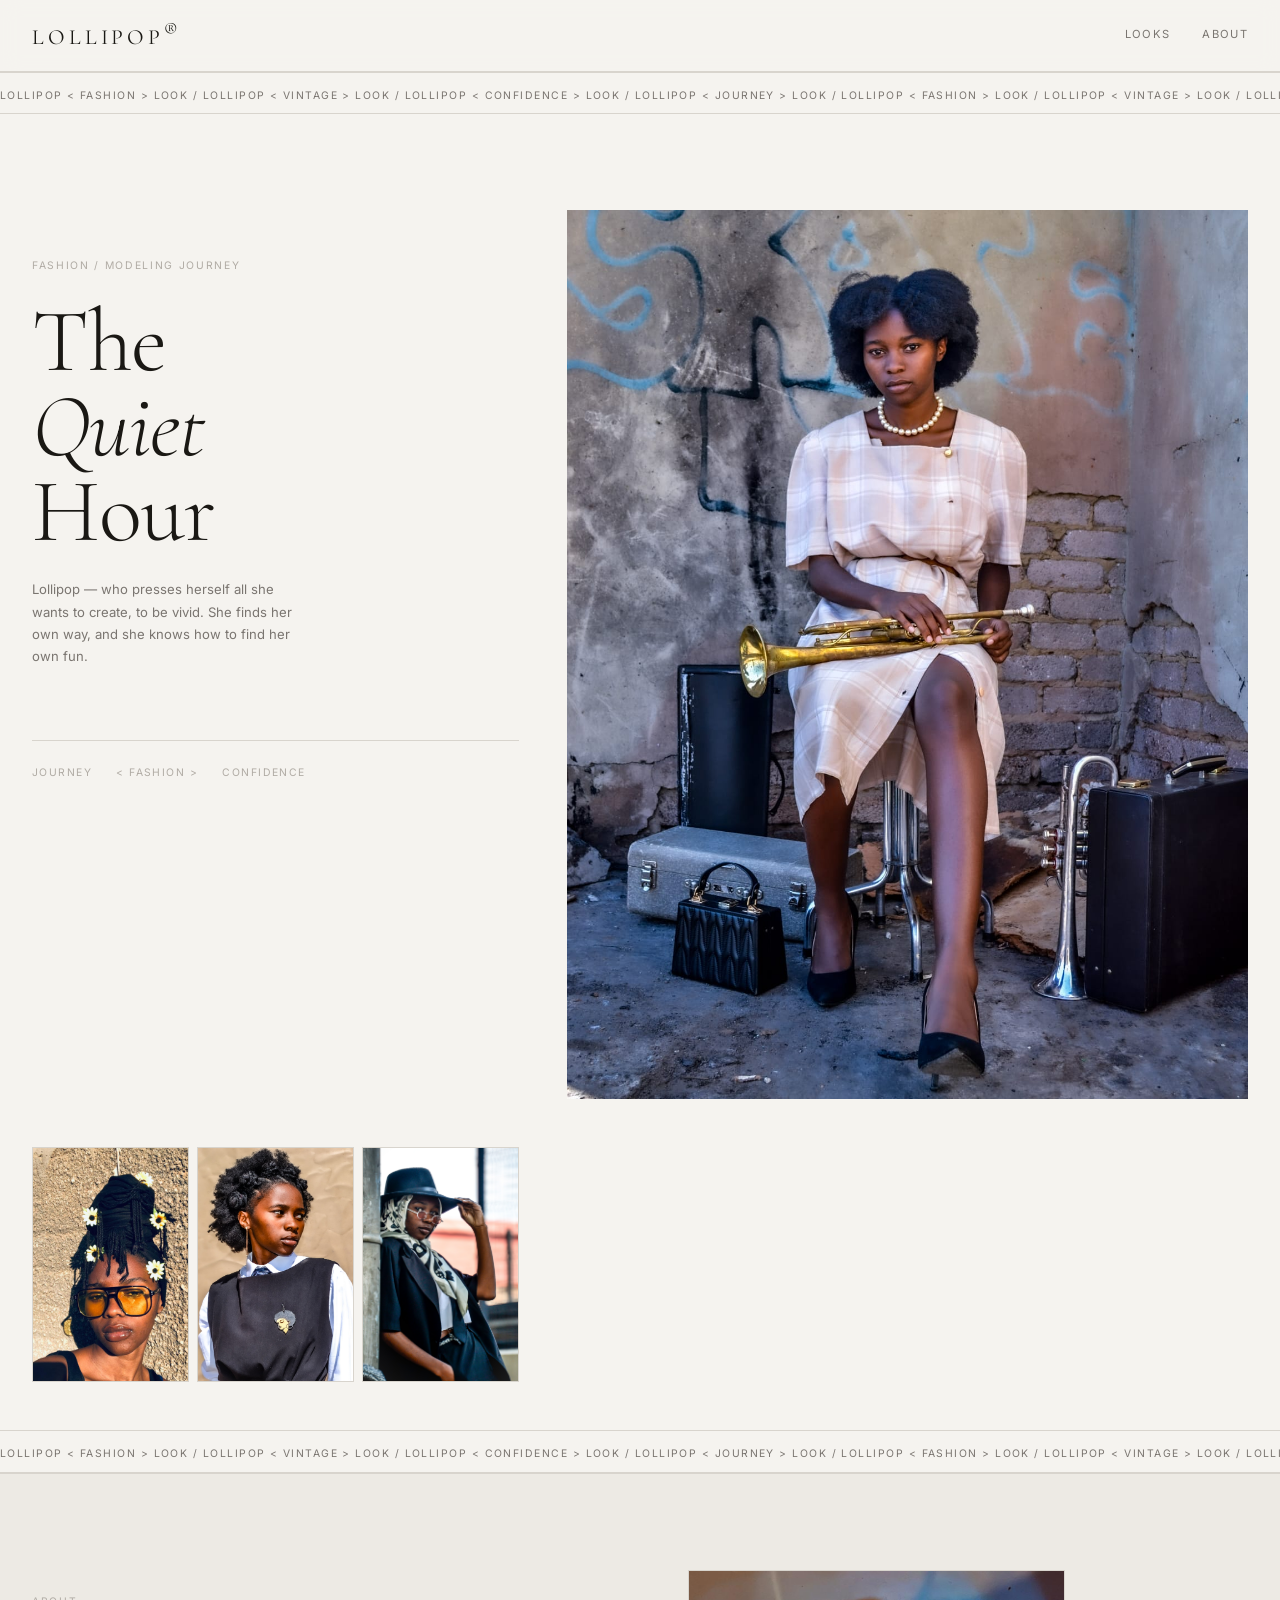
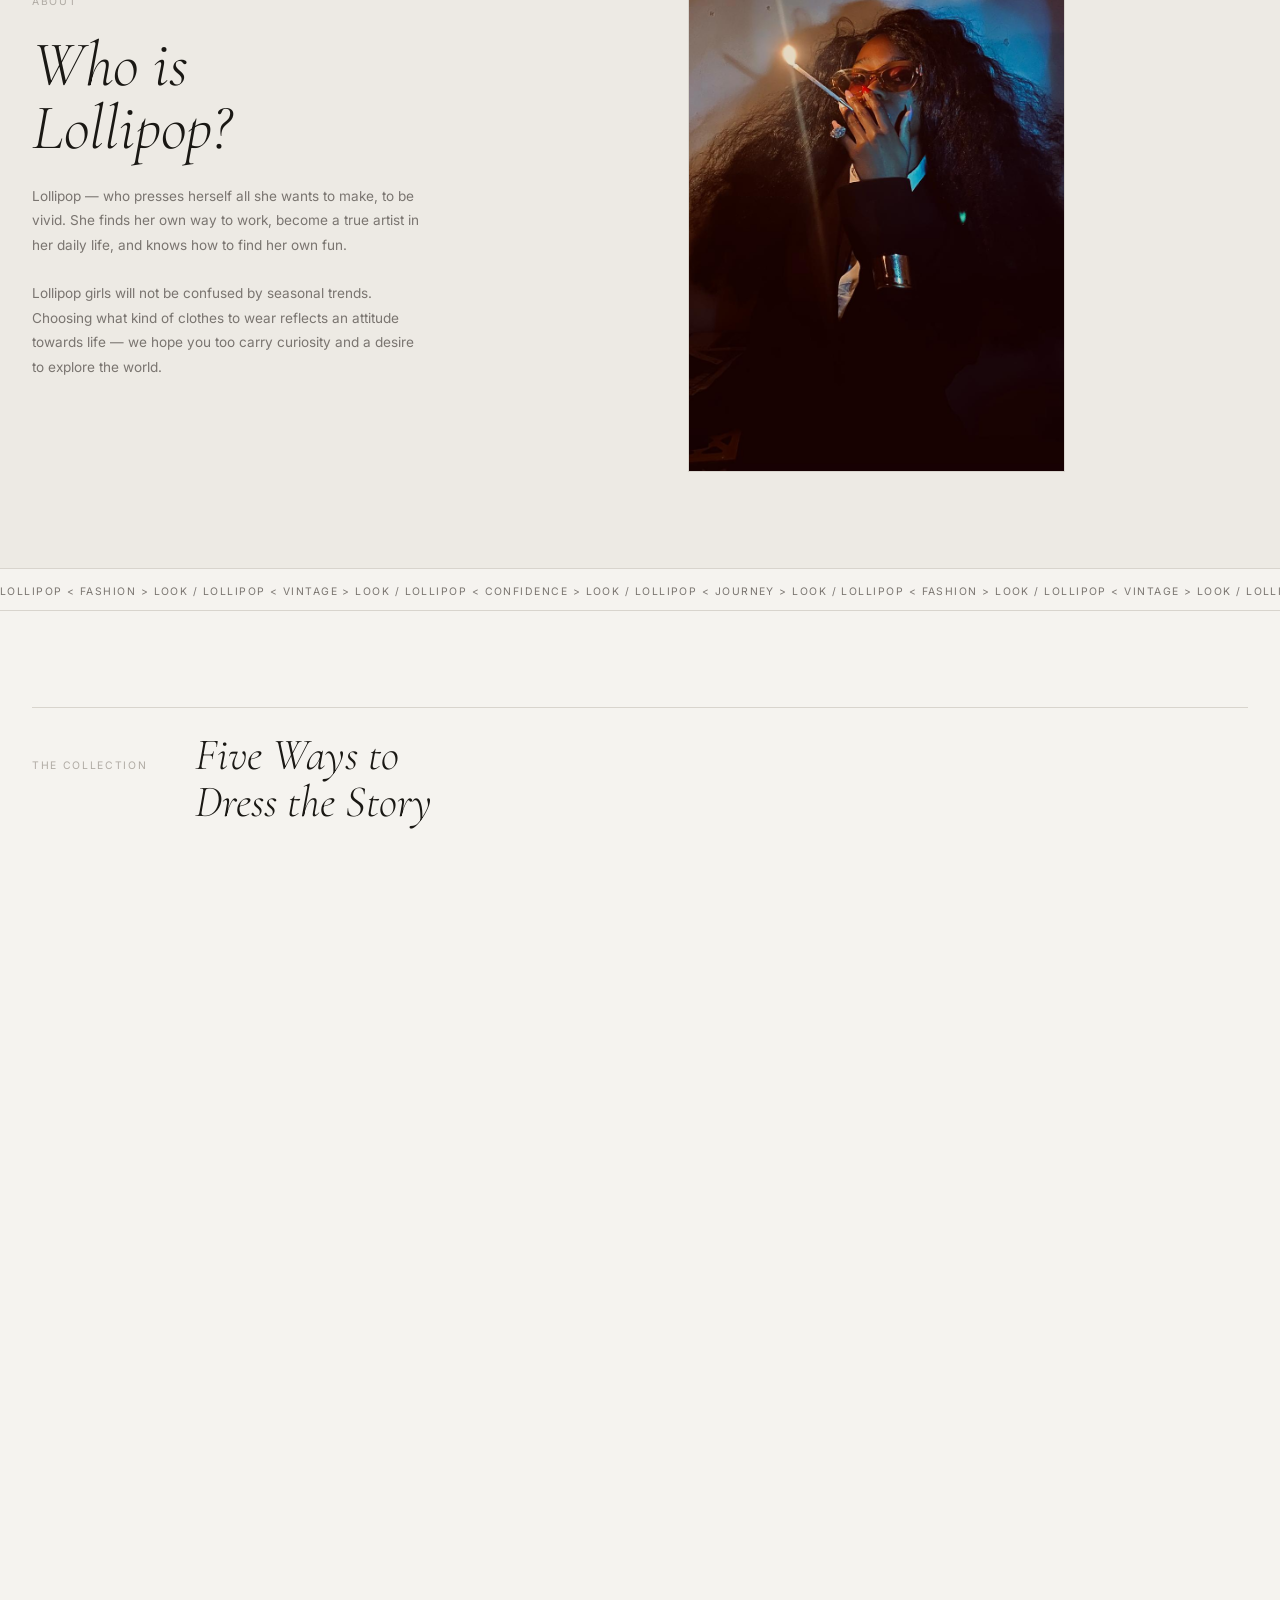
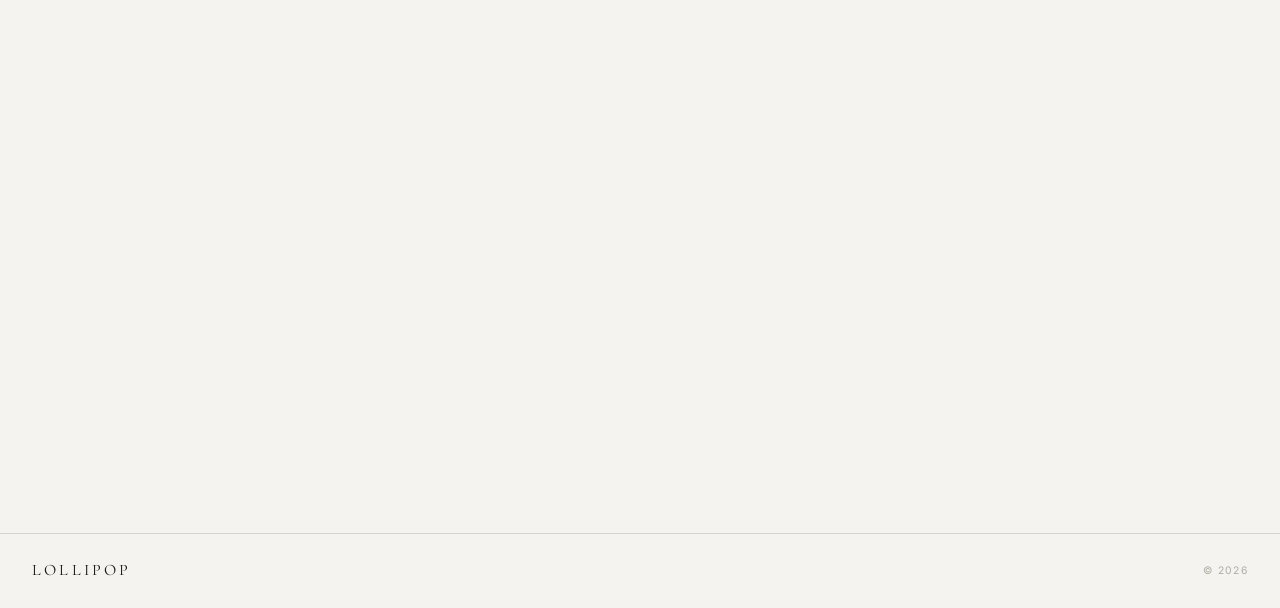
==== index.html @ 21f910f0 "commit" ====
<!DOCTYPE html>
<html lang="en">
<head>
  <meta charset="UTF-8">
  <meta name="viewport" content="width=device-width, initial-scale=1.0">
  <title>Lollipop's Lookbook</title>
  <link rel="preconnect" href="https://fonts.googleapis.com">
  <link href="https://fonts.googleapis.com/css2?family=Cormorant+Garamond:ital,wght@0,300;0,400;0,600;1,300;1,400;1,600&family=Inter:wght@300;400;500&family=EB+Garamond:ital,wght@0,400;1,400&display=swap" rel="stylesheet">
  <link rel="stylesheet" href="./styles.css">
  <link rel="icon" type="image/x-icon" href="./assets/favicon.png">
</head>
<body>

  <!-- ───────────── HEADER ───────────── -->
  <header class="site-header">
    <div class="header-inner">
      <!--span class="film-logo">LOLLIPOP<sup>&reg;</sup></span-->
      <a href="#" class="logo">LOLLIPOP<sup>&reg;</sup></a>
      <nav class="site-nav">
        <a href="#looks">Looks</a>
        <a href="#about">About</a>
      </nav>
    </div>
  </header>

  <!-- ───────────── TICKER ───────────── -->
  <div class="ticker-wrap" aria-hidden="true">
    <div class="ticker-track">
      <span>LOLLIPOP &lt; FASHION &gt; LOOK /&nbsp;</span>
      <span>LOLLIPOP &lt; VINTAGE &gt; LOOK /&nbsp;</span>
      <span>LOLLIPOP &lt; CONFIDENCE &gt; LOOK /&nbsp;</span>
      <span>LOLLIPOP &lt; JOURNEY &gt; LOOK /&nbsp;</span>
      <span>LOLLIPOP &lt; FASHION &gt; LOOK /&nbsp;</span>
      <span>LOLLIPOP &lt; VINTAGE &gt; LOOK /&nbsp;</span>
      <span>LOLLIPOP &lt; CONFIDENCE &gt; LOOK /&nbsp;</span>
      <span>LOLLIPOP &lt; JOURNEY &gt; LOOK /&nbsp;</span>
      <span>LOLLIPOP &lt; FASHION &gt; LOOK /&nbsp;</span>
    </div>
  </div>

  <!-- ───────────── HERO ───────────── -->
  <section class="hero">
    <div class="hero-left">
      <p class="hero-eyebrow">Fashion / Modeling Journey</p>
      <h1 class="hero-title">The<br><em>Quiet</em><br>Hour</h1>
      <p class="hero-copy">
        Lollipop — who presses herself all she wants to create, to be vivid. 
        She finds her own way, and she knows how to find her own fun.
      </p>
      <div class="hero-meta-row">
        <span>JOURNEY</span>
        <span>&lt; FASHION &gt;</span>
        <span>CONFIDENCE</span>
      </div>
    </div>
    <div class="hero-right">
      <img src="./assets/HERO.jpg" alt="Hero photo of Lollipop" class="hero-img">
      </div>
      <!-- Smaller thumbnail strip -->
      <div class="hero-thumbs">
        <div class="hero-thumb img-placeholder"><img src="./assets/look1.jpg" alt="Look 1" class="img-responsive"></div>
        <div class="hero-thumb img-placeholder"><img src="./assets/look2.jpg" alt="Look 2" class="img-responsive"></div>
        <div class="hero-thumb img-placeholder"><img src="./assets/look3.jpg" alt="Look 3" class="img-responsive"></div>
      </div>
    </div>
  </section>

    <!-- ───────────── SECOND TICKER ───────────── -->
  <div class="ticker-wrap" aria-hidden="true">
    <div class="ticker-track">
      <span>LOLLIPOP &lt; FASHION &gt; LOOK /&nbsp;</span>
      <span>LOLLIPOP &lt; VINTAGE &gt; LOOK /&nbsp;</span>
      <span>LOLLIPOP &lt; CONFIDENCE &gt; LOOK /&nbsp;</span>
      <span>LOLLIPOP &lt; JOURNEY &gt; LOOK /&nbsp;</span>
      <span>LOLLIPOP &lt; FASHION &gt; LOOK /&nbsp;</span>
      <span>LOLLIPOP &lt; VINTAGE &gt; LOOK /&nbsp;</span>
      <span>LOLLIPOP &lt; CONFIDENCE &gt; LOOK /&nbsp;</span>
      <span>LOLLIPOP &lt; JOURNEY &gt; LOOK /&nbsp;</span>
      <span>LOLLIPOP &lt; FASHION &gt; LOOK /&nbsp;</span>
    </div>
  </div>

    <!-- ───────────── ABOUT ───────────── -->
  <section class="about-section" id="about">
    <div class="about-inner">
      <div class="about-text">
        <p class="section-label">About</p>
        <h2 class="about-title"><em>Who is<br>Lollipop?</em></h2>
        <p class="about-body">
          Lollipop — who presses herself all she wants to make, 
          to be vivid. She finds her own way to work, become 
          a true artist in her daily life, and knows how to find her own fun.
        </p>
        <p class="about-body">
          Lollipop girls will not be confused by seasonal trends. 
          Choosing what kind of clothes to wear reflects an attitude 
          towards life — we hope you too carry curiosity and a 
          desire to explore the world.
        </p>
      </div>
      <div class="about-img-stack">
        <div class="about-img-large img-placeholder">
          <img src="./assets/editorial.jpg" alt="Editorial photo of Lollipop" class="img-responsive">
          <span class="img-hint">Editorial photo</span>
        </div>
        <div class="about-img-small img-placeholder">
          <img src="./assets/detail.jpg" alt="Detail shot of Lollipop's outfit" class="img-responsive">
          <span class="img-hint">Detail shot</span>
        </div>
      </div>
    </div>
  </section>

    <!-- ───────────── THIRD TICKER ───────────── -->
  <div class="ticker-wrap" aria-hidden="true">
    <div class="ticker-track">
      <span>LOLLIPOP &lt; FASHION &gt; LOOK /&nbsp;</span>
      <span>LOLLIPOP &lt; VINTAGE &gt; LOOK /&nbsp;</span>
      <span>LOLLIPOP &lt; CONFIDENCE &gt; LOOK /&nbsp;</span>
      <span>LOLLIPOP &lt; JOURNEY &gt; LOOK /&nbsp;</span>
      <span>LOLLIPOP &lt; FASHION &gt; LOOK /&nbsp;</span>
      <span>LOLLIPOP &lt; VINTAGE &gt; LOOK /&nbsp;</span>
      <span>LOLLIPOP &lt; CONFIDENCE &gt; LOOK /&nbsp;</span>
      <span>LOLLIPOP &lt; JOURNEY &gt; LOOK /&nbsp;</span>
      <span>LOLLIPOP &lt; FASHION &gt; LOOK /&nbsp;</span>
    </div>
  </div>

  <!-- ───────────── SCATTERED LOOKS ───────────── -->
  <section class="looks-section" id="looks">

    <div class="looks-header">
      <p class="section-label">The Collection</p>
      <h2 class="section-title"><em>Five Ways to<br>Dress the Story</em></h2>
    </div>

    <!-- Scattered outfit grid -->
    <div class="scatter-grid">

      <article class="look-item look-1" data-num="1">
         <a href="./vintage.html" class="look-link">
        <div class="look-img img-placeholder">
          <img src="./assets/vintage 2.jpg" alt="Look 1" class="img-responsive">
          <span class="img-hint">Vintage look photo</span>
          <span class="look-overlay">Vintage</span>
        </div>
        <div class="look-caption">
          <span class="look-number">(1)</span>
          <span class="look-name">Vintage</span>
        </div>
      </a>
      </article>

      <article class="look-item look-2" data-num="2">
        <a href="./casual.html" class="look-link">
        <div class="look-img img-placeholder">
          <img src="./assets/Casual.jpg" alt="Look 2" class="img-responsive">
          <span class="img-hint">Casual look photo</span>
          <span class="look-overlay">Casual</span>
        </div>
        <div class="look-caption">
          <span class="look-number">(2)</span>
          <span class="look-name">Casual</span>
        </div>
        </a>
      </article>

      <article class="look-item look-3" data-num="3">
        <a href="./streetwear.html" class="look-link">
        <div class="look-img img-placeholder">
          <img src="./assets/Streetwear.jpg" alt="Look 3" class="img-responsive">
          <span class="img-hint">Streetwear photo</span>
          <span class="look-overlay">Streetwear</span>
        </div>
        <div class="look-caption">
          <span class="look-number">(3)</span>
          <span class="look-name">Streetwear</span>
        </div>
        </a>
      </article>

      <!-- Floating editorial quote in the middle of the grid -->
      <div class="scatter-quote">
        <p>
          "Lollipop girls will not be confused by seasons — only exquisite but actually hollow trends. Because they know that true fashion is self-expression from within."
        </p>
        <span class="scatter-quote-meta">— 2026 Spring Editorial</span>
      </div>

      <article class="look-item look-4" data-num="4">
        <a href="./formal.html" class="look-link">
        <div class="look-img img-placeholder">
          <img src="./assets/Formal.jpg" alt="Look 4" class="img-responsive">
          <span class="img-hint">Formal look photo</span>
          <span class="look-overlay">Formal</span>
        </div>
        <div class="look-caption">
          <span class="look-number">(4)</span>
          <span class="look-name">Formal</span>
        </div>
        </a>
      </article>

      <article class="look-item look-5" data-num="5">
        <a href="./evening.html" class="look-link">
        <div class="look-img img-placeholder">
          <img src="./assets/evening.jpg" alt="Look 5" class="img-responsive">
          <span class="img-hint">Evening look photo</span>
          <span class="look-overlay">Evening</span>
        </div>
        <div class="look-caption">
          <span class="look-number">(5)</span>
          <span class="look-name">Evening</span>
        </div>
        </a>
      </article>

    </div><!-- /scatter-grid -->
  </section>

  <!-- ───────────── FOOTER ───────────── -->
  <footer class="site-footer">
    <div class="footer-inner">
      <span class="footer-logo">LOLLIPOP</span>
      <!--span class="footer-meta">Spring / Summer 2026</span-->
      <span class="footer-copy">&copy; 2026</span>
    </div>
  </footer>

  <script src="script.js"></script>
</body>
</html>
---- styles.css ----
/* ═══════════════════════════════════════════
   LOLLIPOP LOOKBOOK — MIAVIA-INSPIRED STYLES
   Spring / Summer 2026
═══════════════════════════════════════════ */

/* ─── Reset ─── */
*, *::before, *::after {
  box-sizing: border-box;
  margin: 0;
  padding: 0;
}

html { scroll-behavior: smooth; }

img { max-width: 100%; display: block; }

a { text-decoration: none; color: inherit; }

/* ─── Root Variables ─── */
:root {
  --bg:           #f5f3ef;       /* warm off-white */
  --bg-alt:       #edeae4;       /* slightly deeper off-white */
  --ink:          #1a1814;       /* near-black */
  --ink-muted:    #7a7570;       /* warm grey */
  --ink-light:    #b0aba4;       /* lighter grey */
  --border:       #d8d4cd;

  --font-display: 'Cormorant Garamond', 'EB Garamond', Georgia, serif;
  --font-body:    'Inter', system-ui, sans-serif;

  --sp-xs:  0.5rem;
  --sp-sm:  0.875rem;
  --sp-md:  1.5rem;
  --sp-lg:  3rem;
  --sp-xl:  6rem;

  --max-w: 1280px;
}

/* ─── Base ─── */
body {
  background-color: var(--bg);
  color: var(--ink);
  font-family: var(--font-body);
  font-size: 0.9rem;
  line-height: 1.6;
  overflow-x: hidden;
}

/* ══════════════════════════════════════════
   HEADER
══════════════════════════════════════════ */
.site-header {
  position: sticky;
  top: 0;
  z-index: 100;
  background-color: rgba(245, 243, 239, 0.92);
  backdrop-filter: blur(10px);
  -webkit-backdrop-filter: blur(10px);
  border-bottom: 1px solid var(--border);
}

.header-inner {
  max-width: var(--max-w);
  margin: 0 auto;
  padding: 1rem 2rem;
  display: flex;
  align-items: center;
  justify-content: space-between;
}

.header-meta {
  font-family: var(--font-body);
  font-size: 0.7rem;
  letter-spacing: 0.12em;
  color: var(--ink-light);
  text-transform: uppercase;
  min-width: 4ch;
}

.logo {
  font-family: var(--font-display);
  font-size: 1.35rem;
  font-weight: 400;
  letter-spacing: 0.18em;
  text-transform: uppercase;
  color: var(--ink);
}

.site-nav {
  display: flex;
  gap: 2rem;
  min-width: 4ch;
  justify-content: flex-end;
}

.site-nav a {
  font-size: 0.7rem;
  letter-spacing: 0.12em;
  text-transform: uppercase;
  color: var(--ink-muted);
  transition: color 0.2s;
}

.site-nav a:hover { color: var(--ink); }

/* ══════════════════════════════════════════
   TICKER
══════════════════════════════════════════ */
.ticker-wrap {
  overflow: hidden;
  white-space: nowrap;
  border-top: 1px solid var(--border);
  border-bottom: 1px solid var(--border);
  padding: 0.55rem 0;
  background: var(--bg);
}

.ticker-wrap.ticker-dark {
  background: var(--ink);
  border-color: var(--ink);
}

.ticker-track {
  display: inline-flex;
  animation: ticker-scroll 22s linear infinite;
}

.ticker-track span {
  font-size: 0.65rem;
  letter-spacing: 0.14em;
  text-transform: uppercase;
  color: var(--ink-muted);
  padding-right: 0; /* spacing handled by &nbsp; in HTML */
}

.ticker-dark .ticker-track span {
  color: rgba(245, 243, 239, 0.45);
}

@keyframes ticker-scroll {
  0%   { transform: translateX(0); }
  100% { transform: translateX(-50%); }
}

/* ══════════════════════════════════════════
   HERO
══════════════════════════════════════════ */
.hero {
  max-width: var(--max-w);
  margin: 0 auto;
  padding: var(--sp-xl) 2rem var(--sp-lg);
  display: grid;
  grid-template-columns: 1fr 1.4fr;
  gap: var(--sp-lg);
  align-items: start;
}

/* Left column */
.hero-left {
  display: flex;
  flex-direction: column;
  gap: var(--sp-md);
  padding-top: var(--sp-lg);
}

.hero-eyebrow {
  font-size: 0.65rem;
  letter-spacing: 0.16em;
  text-transform: uppercase;
  color: var(--ink-light);
}

.hero-title {
  font-family: var(--font-display);
  font-weight: 300;
  font-size: clamp(3.5rem, 7vw, 6.5rem);
  line-height: 0.95;
  letter-spacing: -0.01em;
  color: var(--ink);
}

.hero-title em {
  font-style: italic;
  font-weight: 300;
}

.hero-copy {
  font-size: 0.82rem;
  color: var(--ink-muted);
  line-height: 1.7;
  max-width: 34ch;
}

.hero-meta-row {
  display: flex;
  gap: var(--sp-md);
  font-size: 0.65rem;
  letter-spacing: 0.14em;
  text-transform: uppercase;
  color: var(--ink-light);
  margin-top: var(--sp-lg);
  border-top: 1px solid var(--border);
  padding-top: var(--sp-md);
}

/* Right column */
.hero-right {
  display: flex;
  flex-direction: column;
  gap: var(--sp-sm);
}

.hero-img-main {
  width: 100%;
  aspect-ratio: 3 / 4;
}

.hero-thumbs {
  display: grid;
  grid-template-columns: repeat(3, 1fr);
  gap: var(--sp-xs);
}

.hero-thumb {
  aspect-ratio: 2 / 3;
}

/* ══════════════════════════════════════════
   IMAGE PLACEHOLDER (swap out for real imgs)
══════════════════════════════════════════ */
.img-placeholder {
  background-color: var(--bg-alt);
  border: 1px solid var(--border);
  display: flex;
  align-items: center;
  justify-content: center;
  overflow: hidden;
  position: relative;
}

.img-placeholder img {
  width: 100%;
  height: 100%;
  object-fit: cover;
  display: block;
}

.img-hint {
  font-size: 0.62rem;
  letter-spacing: 0.1em;
  text-transform: uppercase;
  color: var(--ink-light);
  user-select: none;
  pointer-events: none;
  /* hide hint when a real img is present */
  position: absolute;
}

/* Hide hint text once an <img> child is loaded */
.img-placeholder:has(img) .img-hint { display: none; }

/* ══════════════════════════════════════════
   LOOKS SECTION
══════════════════════════════════════════ */
.looks-section {
  max-width: var(--max-w);
  margin: 0 auto;
  padding: var(--sp-xl) 2rem;
}

.looks-header {
  display: flex;
  align-items: baseline;
  gap: var(--sp-lg);
  margin-bottom: var(--sp-xl);
  border-top: 1px solid var(--border);
  padding-top: var(--sp-md);
}

.section-label {
  font-size: 0.65rem;
  letter-spacing: 0.16em;
  text-transform: uppercase;
  color: var(--ink-light);
  flex-shrink: 0;
}

.section-title {
  font-family: var(--font-display);
  font-weight: 300;
  font-size: clamp(1.6rem, 3.5vw, 2.8rem);
  line-height: 1.05;
  color: var(--ink);
}

.section-title em { font-style: italic; }

/* ─── Scatter Grid ─── */
/*
  Each look is positioned on a CSS grid.
  We use named grid lines / explicit placement
  to recreate that loose, editorial collage feel.
  Column count: 12 soft columns
*/
.scatter-grid {
  display: grid;
  grid-template-columns: repeat(12, 1fr);
  grid-auto-rows: minmax(60px, auto);
  gap: var(--sp-sm);
  position: relative;
}

/* ─── Individual look items ─── */
.look-item {
  display: flex;
  flex-direction: column;
  gap: var(--sp-xs);
}

.look-link {
  display: flex;
  flex-direction: column;
  gap: var(--sp-xs);
}

.look-overlay {
  position: absolute;
  inset: 0;
  background-color: rgba(26, 24, 20, 0.55); /* dark tint using your --ink color */
  color: #f5f3ef; /* your --bg color, for contrast against the dark tint */
  display: flex;
  align-items: center;
  justify-content: center;
  font-family: var(--font-display);
  font-style: italic;
  font-size: 1.1rem;
  letter-spacing: 0.04em;
  opacity: 0;
  transition: opacity 0.3s ease;
  pointer-events: none;
}

.look-link:hover .look-overlay {
  opacity: 1;
}

.look-img {
  width: 100%;
  aspect-ratio: 2 / 3;
}

.look-caption {
  display: flex;
  align-items: baseline;
  gap: 0.4rem;
}

.look-number {
  font-family: var(--font-display);
  font-style: italic;
  font-size: 0.8rem;
  color: var(--ink-muted);
}

.look-name {
  font-family: var(--font-display);
  font-size: 1rem;
  letter-spacing: 0.04em;
  color: var(--ink);
}

/* ─── Scattered placements (desktop) ─── */
/* Look 1 — tall, left side */
.look-1 {
  grid-column: 1 / 4;
  grid-row: 1 / 4;
  align-self: start;
  margin-top: 2rem;
}

/* Look 2 — mid-left, slightly lower */
.look-2 {
  grid-column: 4 / 7;
  grid-row: 2 / 5;
  align-self: start;
  margin-top: 4rem;
}

/* Look 3 — centre, high */
.look-3 {
  grid-column: 7 / 10;
  grid-row: 1 / 3;
  align-self: start;
}

/* Editorial quote — floats in the lower-centre space */
.scatter-quote {
  grid-column: 4 / 8;
  grid-row: 5 / 7;
  display: flex;
  flex-direction: column;
  justify-content: center;
  gap: var(--sp-sm);
  padding: var(--sp-md) 0;
  color: var(--ink);
}

.scatter-quote p {
  font-family: var(--font-display);
  font-style: italic;
  font-size: clamp(0.85rem, 1.4vw, 1.1rem);
  line-height: 1.65;
  color: f2f1e9; /* slightly lighter than --ink for contrast */
}

.scatter-quote-meta {
  font-size: 0.62rem;
  letter-spacing: 0.12em;
  text-transform: uppercase;
  color: var(--ink-light);
}

/* Look 4 — right-centre */
.look-4 {
  grid-column: 9 / 12;
  grid-row: 2 / 5;
  align-self: start;
  margin-top: 2.5rem;
}

/* Look 5 — far right, anchored low */
.look-5 {
  grid-column: 10 / 13;
  grid-row: 4 / 7;
  align-self: end;
}

/* ══════════════════════════════════════════
   ABOUT SECTION
══════════════════════════════════════════ */
.about-section {
  background-color: var(--bg-alt);
  border-top: 1px solid var(--border);
  padding: var(--sp-xl) 2rem;
}

.about-inner {
  max-width: var(--max-w);
  margin: 0 auto;
  display: grid;
  grid-template-columns: 1fr 1fr;
  gap: var(--sp-xl);
  align-items: start;
}

.about-text {
  display: flex;
  flex-direction: column;
  gap: var(--sp-md);
  padding-top: var(--sp-md);
}

.about-title {
  font-family: var(--font-display);
  font-weight: 300;
  font-size: clamp(2.5rem, 5vw, 4.5rem);
  line-height: 0.98;
}

.about-title em { font-style: italic; }

.about-body {
  font-size: 0.85rem;
  color: var(--ink-muted);
  line-height: 1.8;
  max-width: 44ch;
}

.about-img-stack {
  display: grid;
  grid-template-columns: 1fr 0.45fr;
  grid-template-rows: auto;
  gap: var(--sp-sm);
  align-items: end;
}

.about-img-large {
  aspect-ratio: 3 / 4;
  grid-column: 1;
  grid-row: 1;
}

.about-img-small {
  aspect-ratio: 2 / 3;
  grid-column: 2;
  grid-row: 1;
  align-self: end;
  margin-bottom: var(--sp-md);
}

/* ══════════════════════════════════════════
   FOOTER
══════════════════════════════════════════ */
.site-footer {
  border-top: 1px solid var(--border);
  background: var(--bg);
  padding: var(--sp-md) 2rem;
}

.footer-inner {
  max-width: var(--max-w);
  margin: 0 auto;
  display: flex;
  align-items: center;
  justify-content: space-between;
}

.footer-logo {
  font-family: var(--font-display);
  font-size: 1rem;
  letter-spacing: 0.2em;
  text-transform: uppercase;
  color: var(--ink);
}

.footer-meta,
.footer-copy {
  font-size: 0.65rem;
  letter-spacing: 0.12em;
  text-transform: uppercase;
  color: var(--ink-light);
}

/* ══════════════════════════════════════════
   RESPONSIVE
══════════════════════════════════════════ */

/* Tablet */
@media (max-width: 960px) {
  .hero {
    grid-template-columns: 1fr;
    padding-top: var(--sp-lg);
  }

  .hero-left { padding-top: 0; }

  .hero-title { font-size: clamp(3rem, 10vw, 5rem); }

  /* Flatten scattered grid to 2-column */
  .scatter-grid {
    grid-template-columns: 1fr 1fr;
    grid-auto-rows: auto;
    gap: var(--sp-md);
  }

  .look-1, .look-2, .look-3, .look-4, .look-5 {
    grid-column: auto;
    grid-row: auto;
    margin-top: 0;
    align-self: auto;
  }

  .scatter-quote {
    grid-column: 1 / -1;
    grid-row: auto;
  }

  .about-inner {
    grid-template-columns: 1fr;
    gap: var(--sp-lg);
  }
}

/* ══════════════════════════════════════════
   CATEGORY PAGE
══════════════════════════════════════════ */
.category-hero {
  max-width: var(--max-w);
  margin: 0 auto;
  padding: var(--sp-xl) 2rem var(--sp-lg);
}
.back-link {
  display: inline-block;
  font-size: 0.7rem;
  letter-spacing: 0.1em;
  text-transform: uppercase;
  color: var(--ink-muted);
  margin-bottom: var(--sp-lg);
  transition: color 0.2s;
}
.back-link:hover { color: var(--ink); }
.category-title {
  font-family: var(--font-display);
  font-weight: 300;
  font-style: italic;
  font-size: clamp(3rem, 6vw, 5rem);
  margin-bottom: var(--sp-sm);
}
.category-copy {
  color: var(--ink-muted);
  max-width: 50ch;
  font-size: 0.9rem;
}

/* Polaroid photo grid */
.polaroid-section {
  max-width: var(--max-w);
  margin: 0 auto;
  padding: 0 2rem var(--sp-xl);
}
.polaroid-grid {
  display: grid;
  grid-template-columns: repeat(3, 1fr);
  gap: var(--sp-lg) var(--sp-md);
}
.polaroid-card {
  background: #fff;
  padding: var(--sp-sm) var(--sp-sm) var(--sp-md);
  box-shadow: 0 12px 28px rgba(26, 24, 20, 0.15);
  position: relative;
  cursor: pointer;
  transition: transform 0.25s ease;
}
.polaroid-card:nth-child(3n+1) { transform: rotate(-1.5deg); }
.polaroid-card:nth-child(3n+2) { transform: rotate(1deg); }
.polaroid-card:nth-child(3n)   { transform: rotate(-0.8deg); }
.polaroid-card:hover {
  transform: rotate(0deg) scale(1.03);
  z-index: 2;
}
.polaroid-clip {
  position: absolute;
  top: -16px;
  left: 50%;
  transform: translateX(-50%) rotate(-6deg);
  font-size: 1.7rem;
  filter: drop-shadow(0 2px 2px rgba(0,0,0,0.25));
  pointer-events: none;
}
.polaroid-photo {
  width: 100%;
  aspect-ratio: 3 / 4;
  background: var(--bg-alt);
  overflow: hidden;
}
.polaroid-photo img {
  width: 100%;
  height: 100%;
  object-fit: cover;
}

/* Lightbox overlay (category pages) */
.lookbook-overlay {
  position: fixed;
  inset: 0;
  background: rgba(26, 24, 20, 0.92);
  display: flex;
  align-items: center;
  justify-content: center;
  opacity: 0;
  visibility: hidden;
  transition: opacity 0.25s ease, visibility 0.25s ease;
  z-index: 200;
}
.lookbook-overlay.is-open { opacity: 1; visibility: visible; }
.overlay-content {
  max-width: 420px;
  padding: var(--sp-lg);
  display: flex;
  flex-direction: column;
  align-items: center;
  gap: var(--sp-md);
}
.overlay-image {
  width: 100%;
  aspect-ratio: 3 / 4;
  background: var(--bg-alt);
  overflow: hidden;
}
.overlay-image img { width: 100%; height: 100%; object-fit: cover; }
.overlay-name {
  font-family: var(--font-display);
  font-style: italic;
  font-size: 1.8rem;
  color: var(--bg);
}
.overlay-close {
  position: absolute;
  top: var(--sp-lg);
  right: var(--sp-lg);
  background: none;
  border: none;
  color: var(--bg);
  font-size: 2rem;
  cursor: pointer;
}

@media (max-width: 960px) {
  .polaroid-grid { grid-template-columns: repeat(2, 1fr); }
}
@media (max-width: 560px) {
  .polaroid-grid { grid-template-columns: 1fr; }
}

/* Mobile */
@media (max-width: 560px) {
  .header-meta { display: none; }

  .hero { padding: var(--sp-lg) 1rem; }

  .looks-section { padding: var(--sp-lg) 1rem; }

  .looks-header { flex-direction: column; gap: var(--sp-sm); }

  .scatter-grid {
    grid-template-columns: 1fr;
    gap: var(--sp-md);
  }

  .scatter-quote { padding: var(--sp-sm) 0; }

  .about-section { padding: var(--sp-lg) 1rem; }

  .about-img-stack {
    grid-template-columns: 1fr 0.5fr;
  }

  .footer-inner { flex-direction: column; gap: var(--sp-sm); text-align: center; }
}
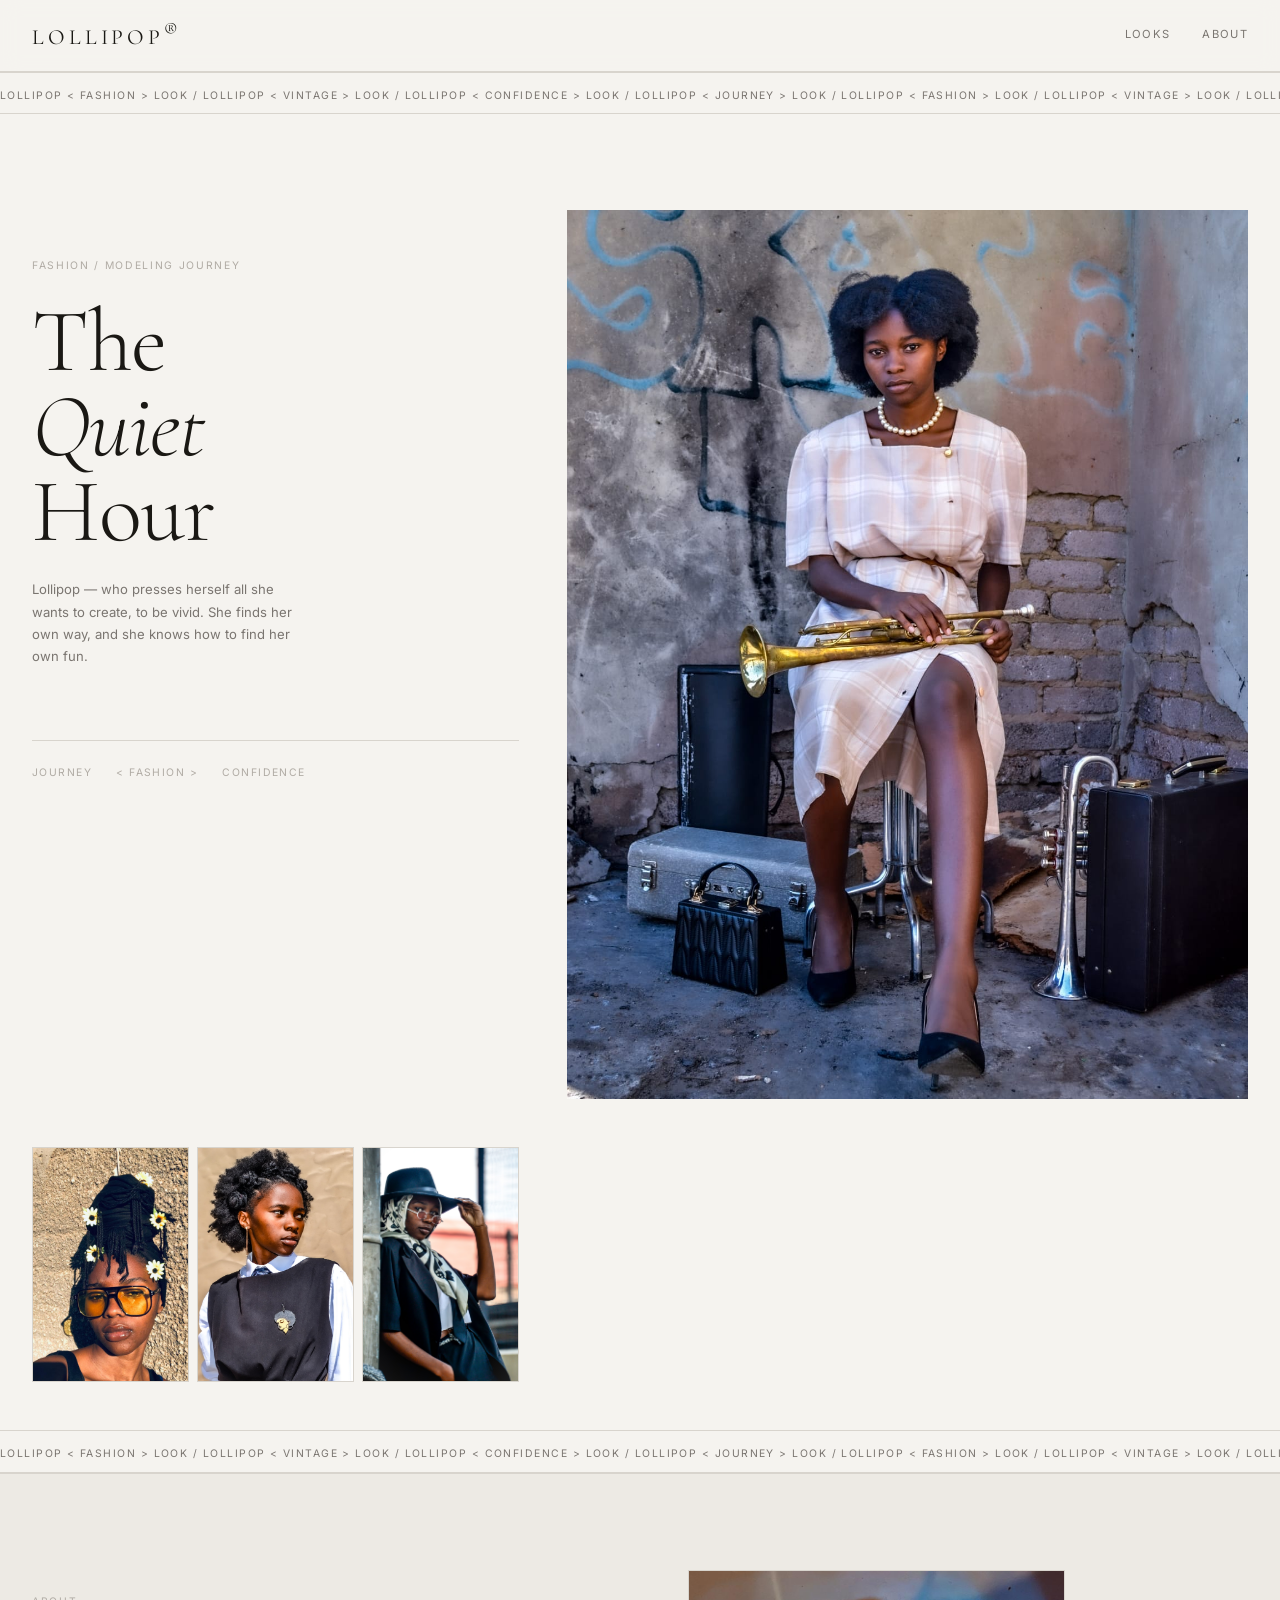
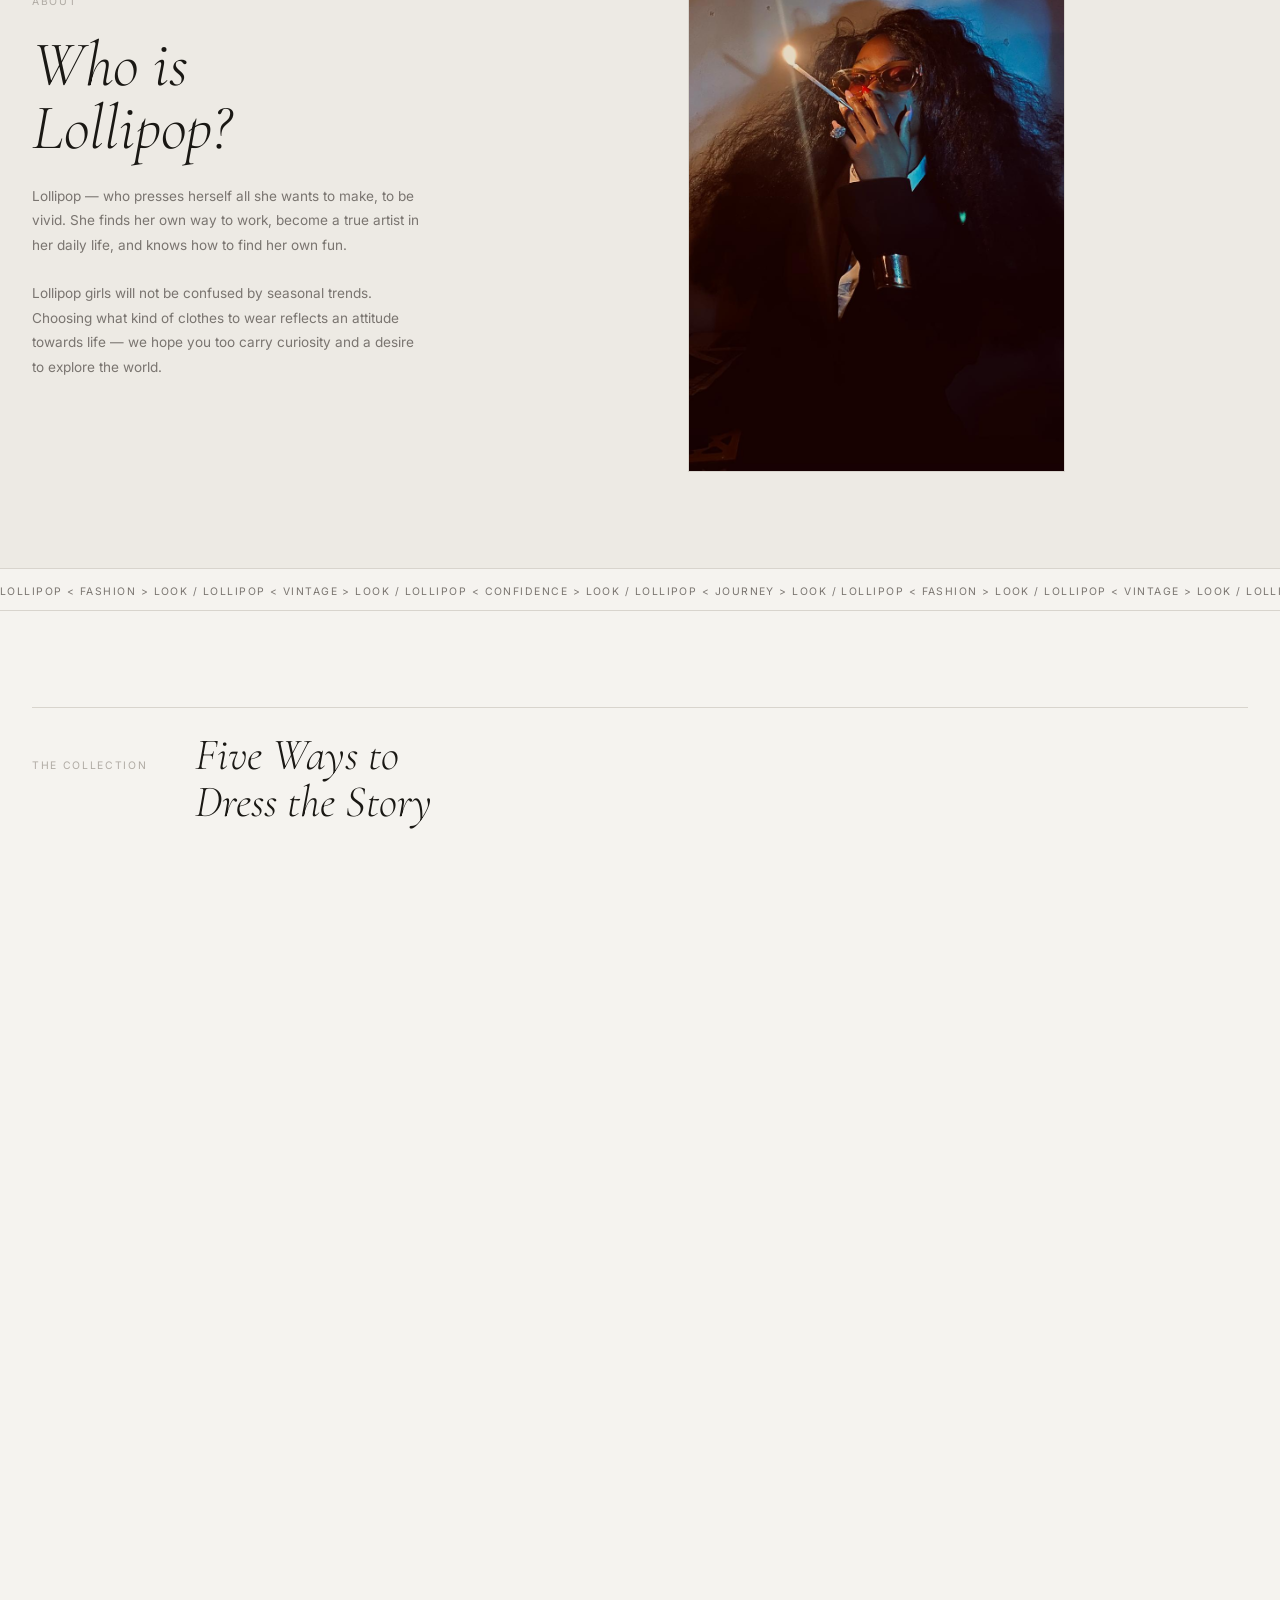
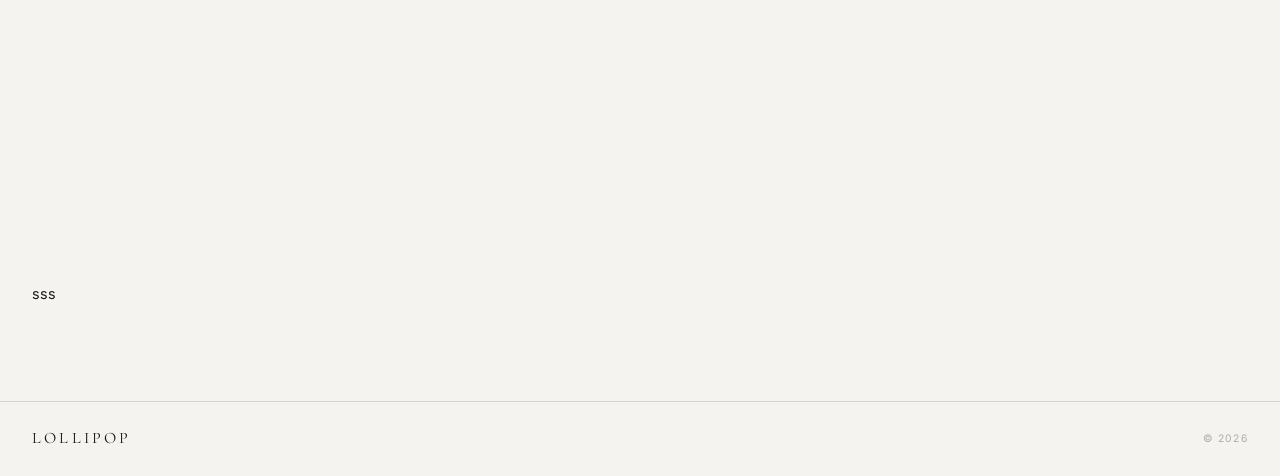
==== commit 8e28795a: "commit" ====
--- a/index.html
+++ b/index.html
@@ -201,7 +201,7 @@
         </a>
       </article>
 
-      <article class="look-item look-5" data-num="5">
+      <!--article class="look-item look-5" data-num="5">
         <a href="./evening.html" class="look-link">
         <div class="look-img img-placeholder">
           <img src="./assets/evening.jpg" alt="Look 5" class="img-responsive">
@@ -213,9 +213,9 @@
           <span class="look-name">Evening</span>
         </div>
         </a>
-      </article>
-
-    </div><!-- /scatter-grid -->
+      </article-->
+
+    </div>sss
   </section>
 
   <!-- ───────────── FOOTER ───────────── -->
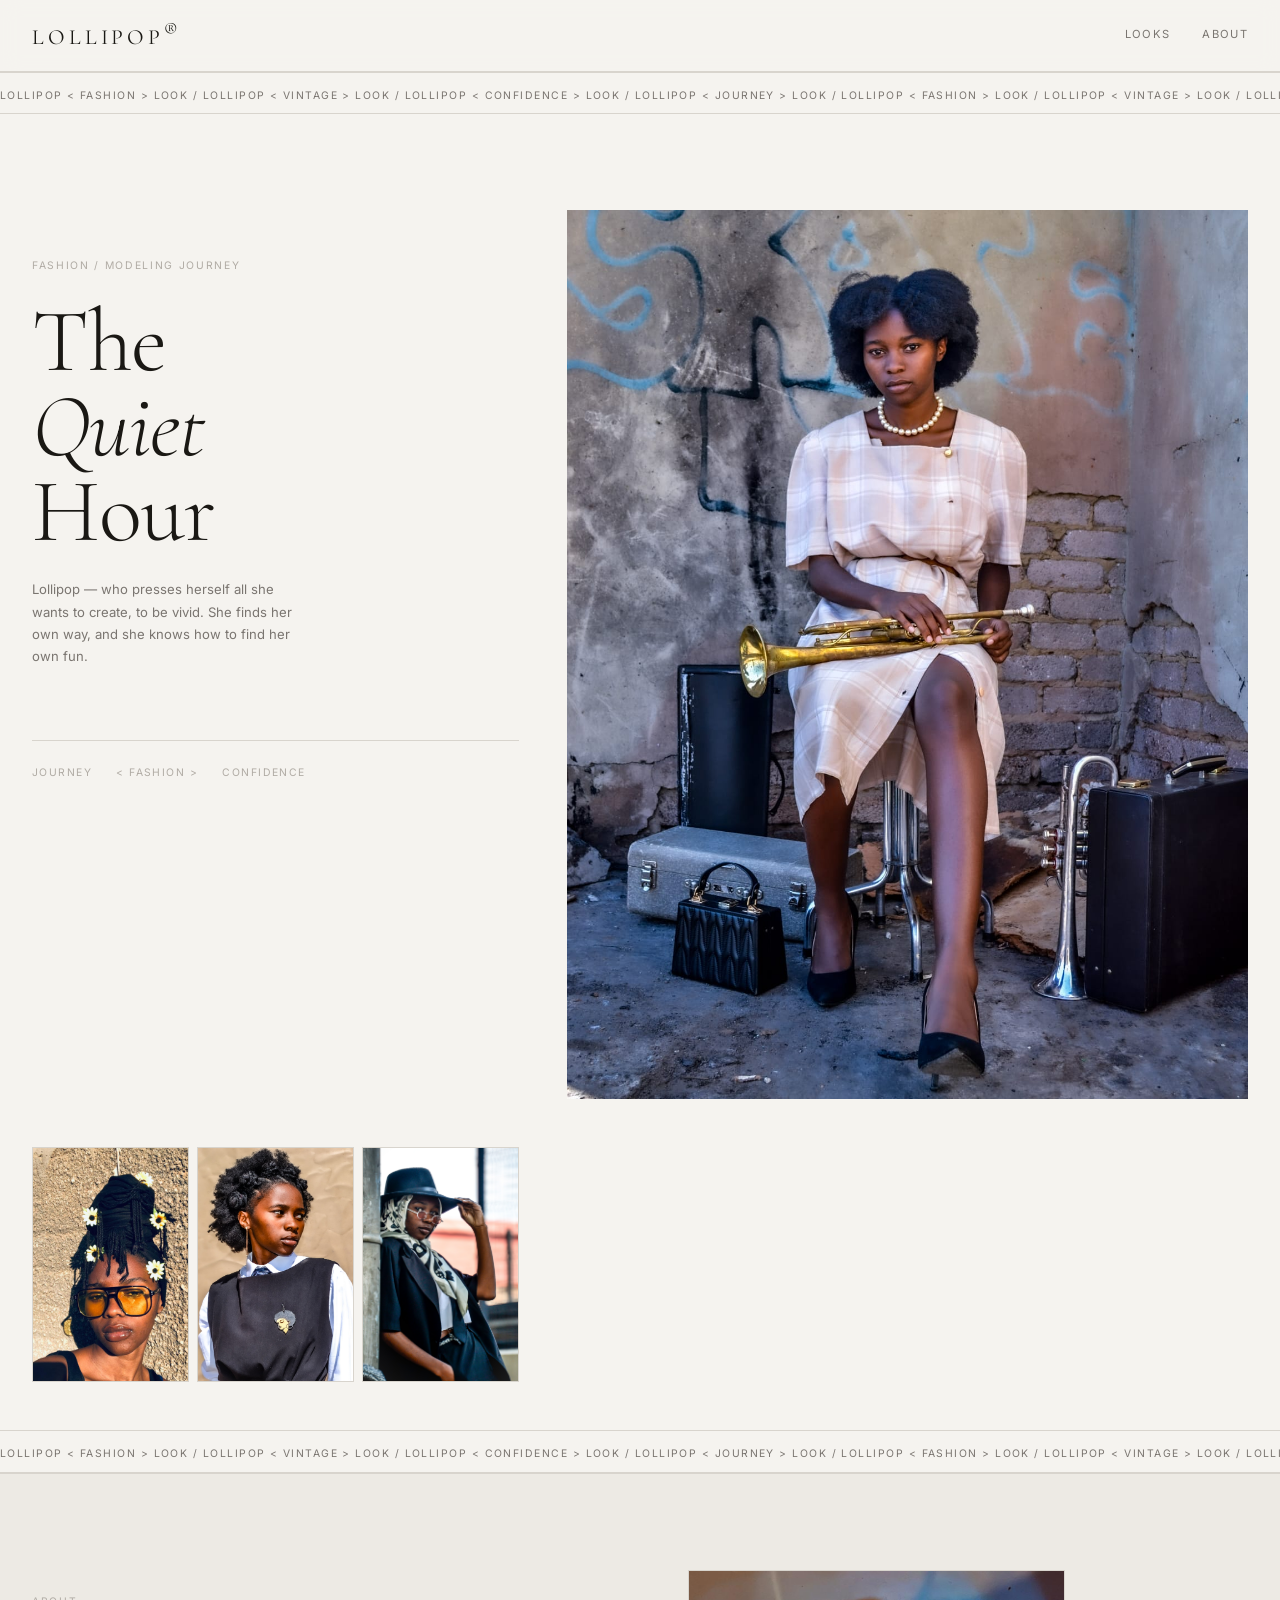
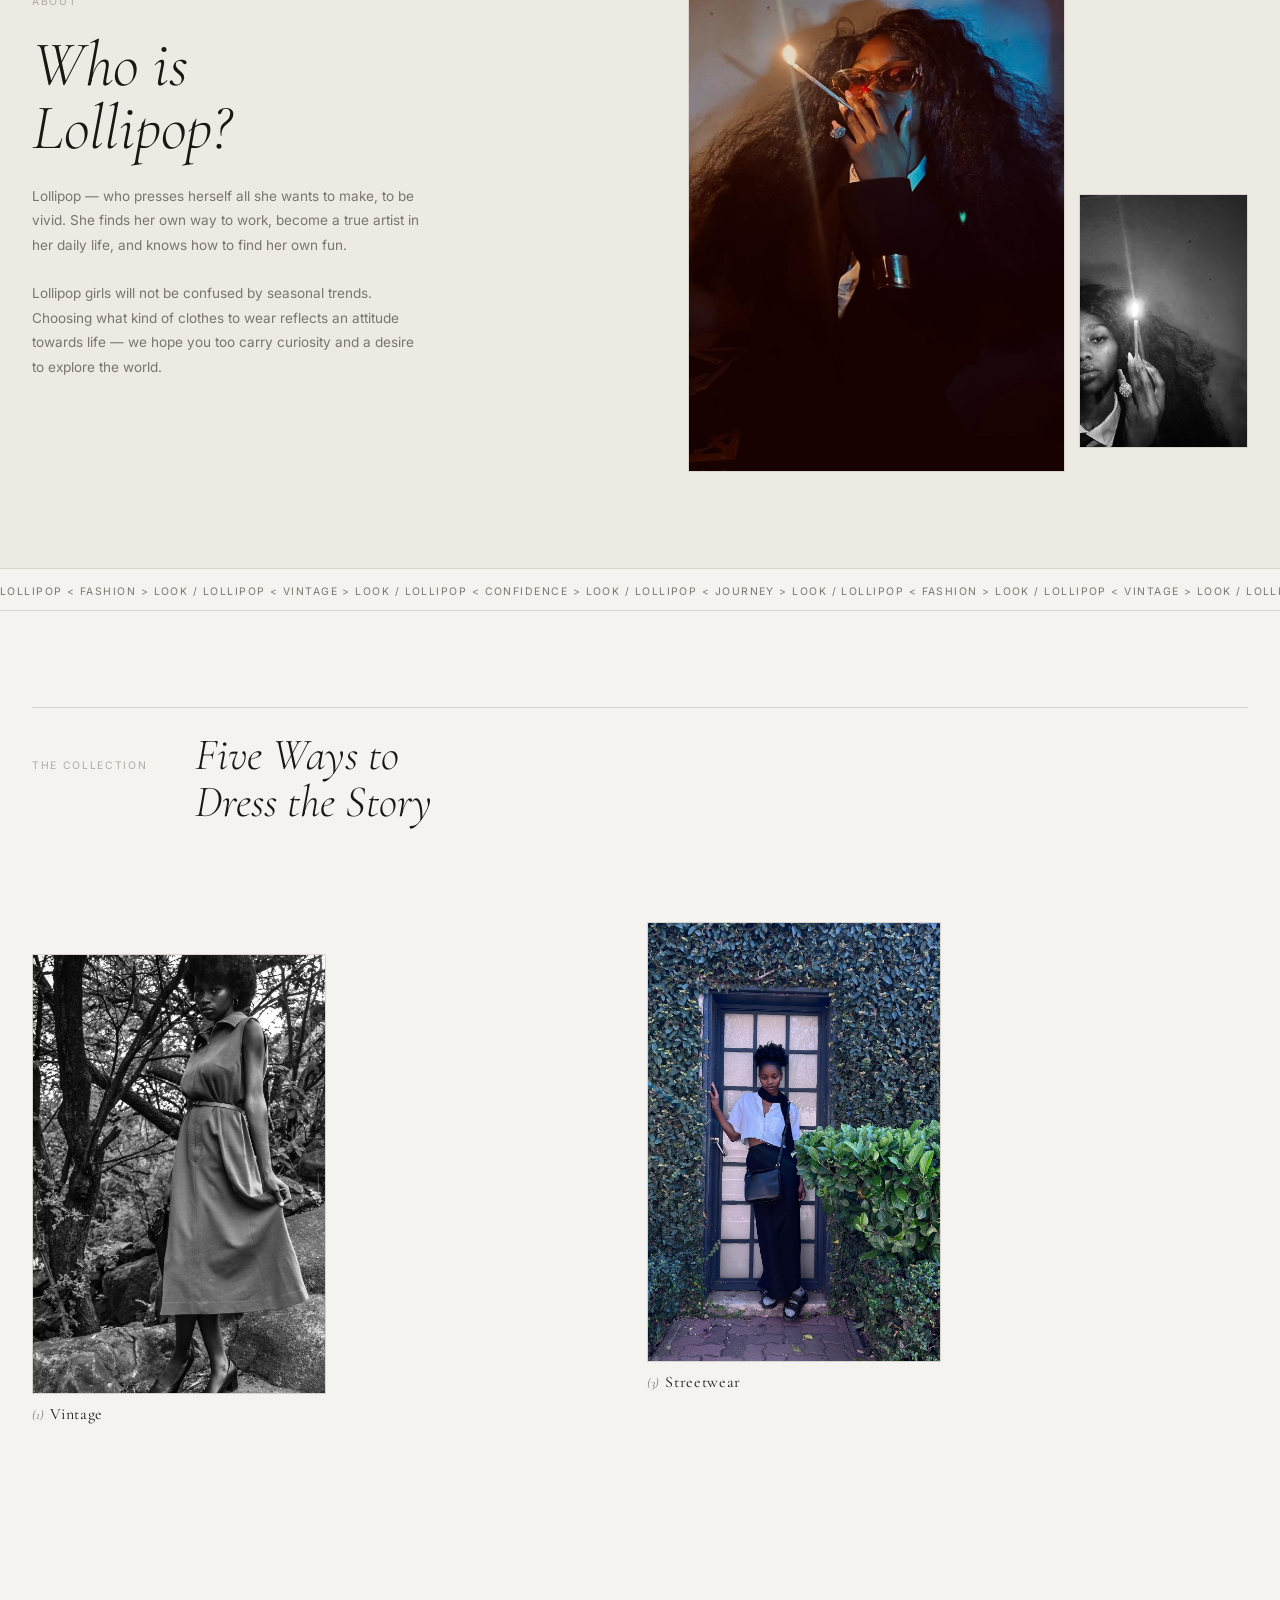
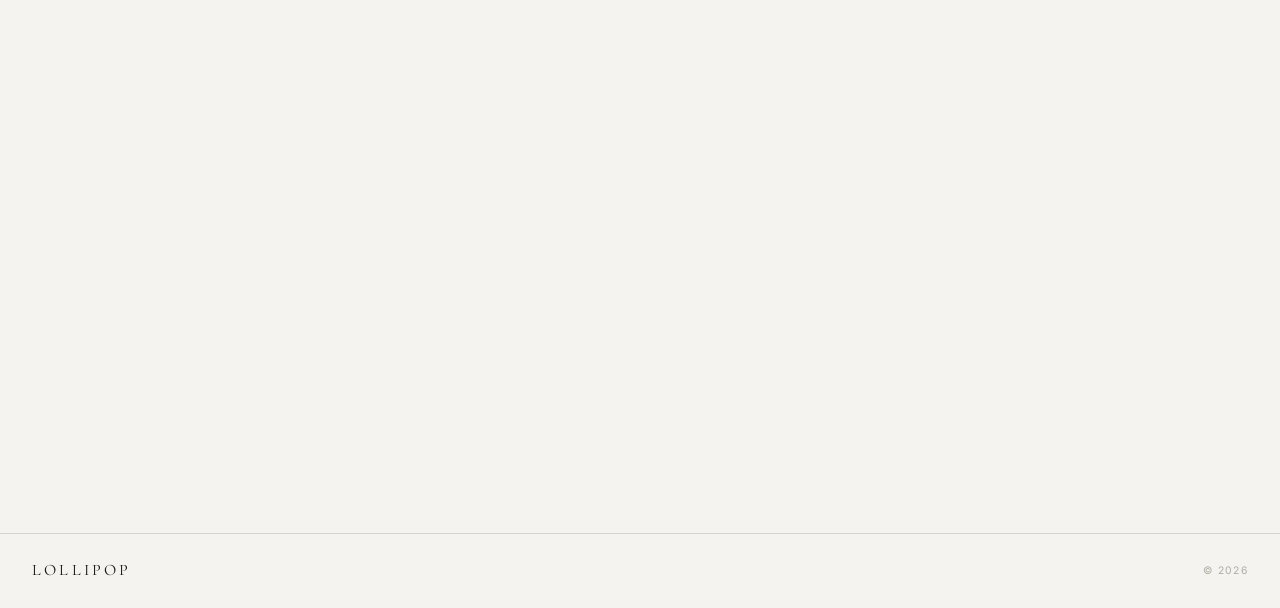
==== commit 3c7fa696: "evening placeholder" ====
--- a/index.html
+++ b/index.html
@@ -182,9 +182,10 @@
       <!-- Floating editorial quote in the middle of the grid -->
       <div class="scatter-quote">
         <p>
-          "Lollipop girls will not be confused by seasons — only exquisite but actually hollow trends. Because they know that true fashion is self-expression from within."
+          "Have I not commanded you? Be strong and courageous. Do not be afraid; do not be discouraged, for the Lord your God will be with you wherever you go."
+          - Joshua 1:9
         </p>
-        <span class="scatter-quote-meta">— 2026 Spring Editorial</span>
+        <span class="scatter-quote-meta">— 2026 Lollipop's Lookbook</span>
       </div>
 
       <article class="look-item look-4" data-num="4">
@@ -201,7 +202,7 @@
         </a>
       </article>
 
-      <!--article class="look-item look-5" data-num="5">
+      <article class="look-item look-5" data-num="5">
         <a href="./evening.html" class="look-link">
         <div class="look-img img-placeholder">
           <img src="./assets/evening.jpg" alt="Look 5" class="img-responsive">
@@ -213,9 +214,9 @@
           <span class="look-name">Evening</span>
         </div>
         </a>
-      </article-->
-
-    </div>sss
+      </article>
+
+    </div>
   </section>
 
   <!-- ───────────── FOOTER ───────────── -->
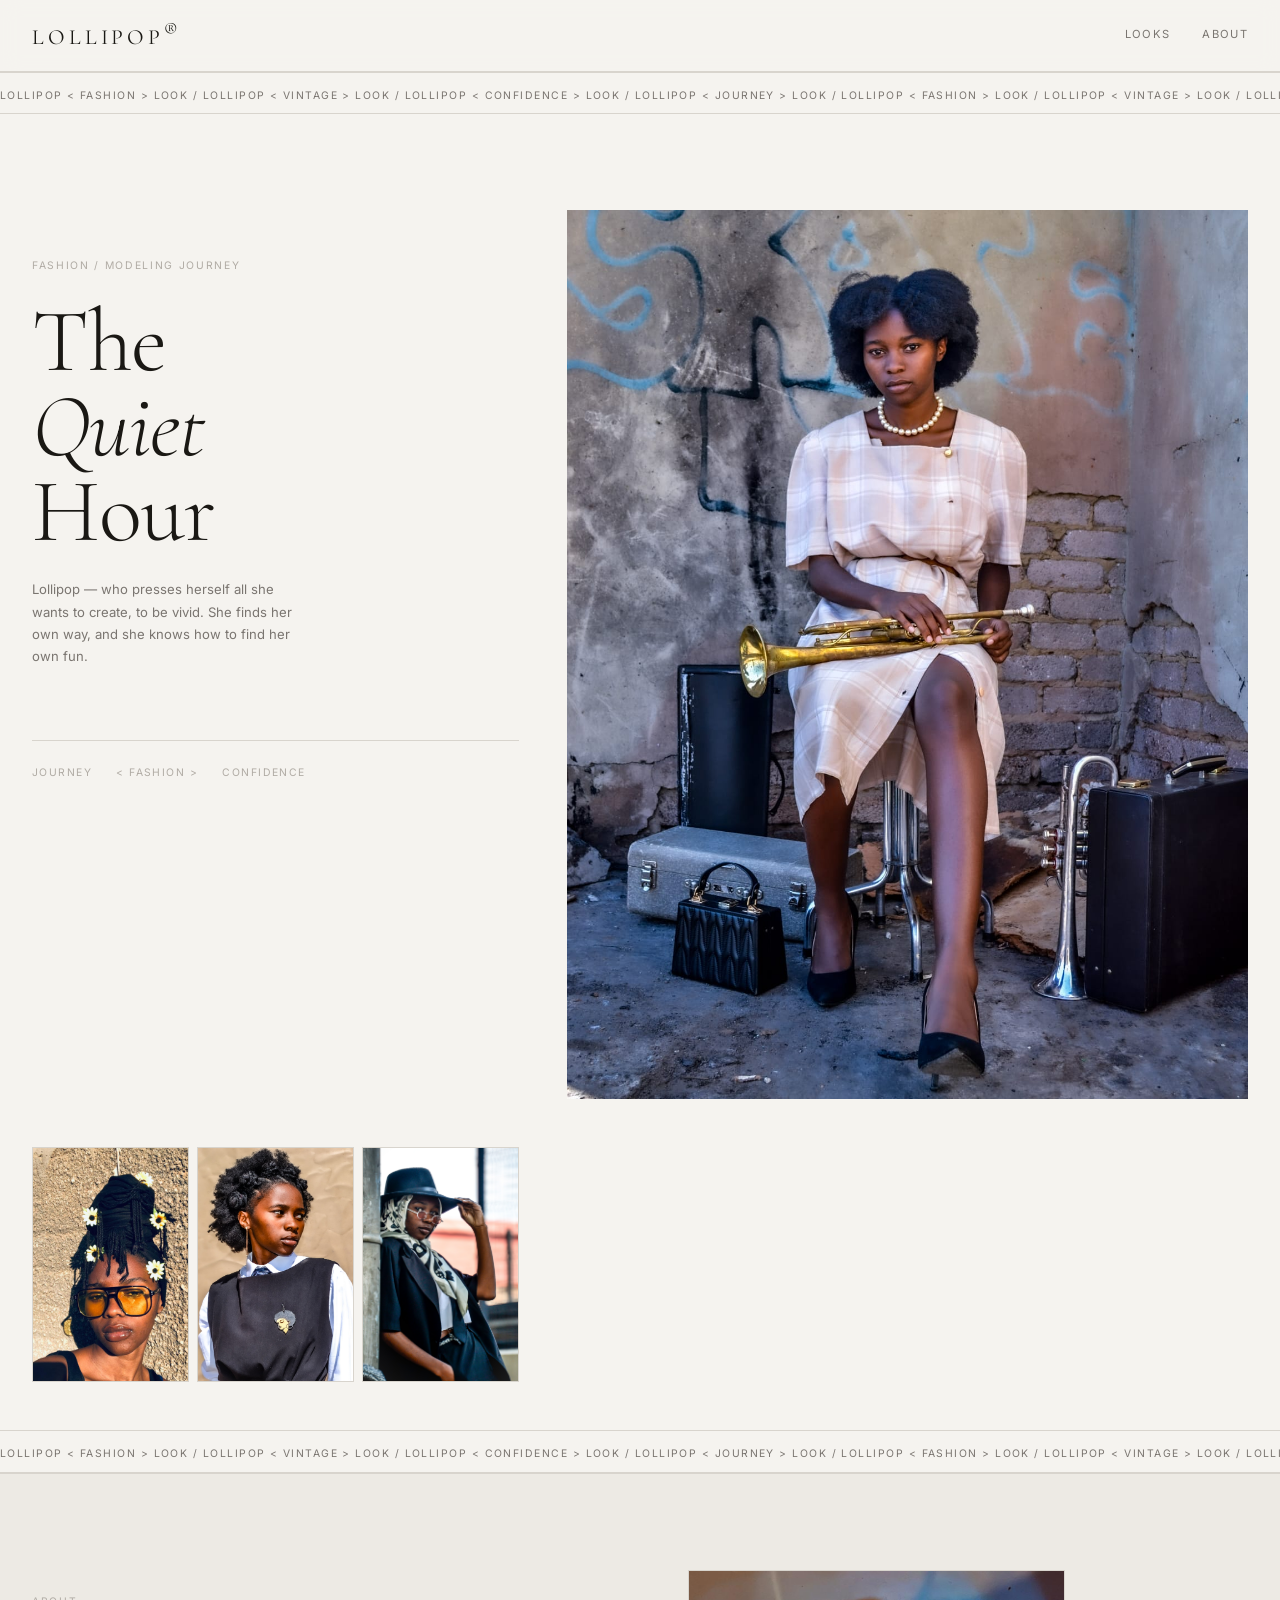
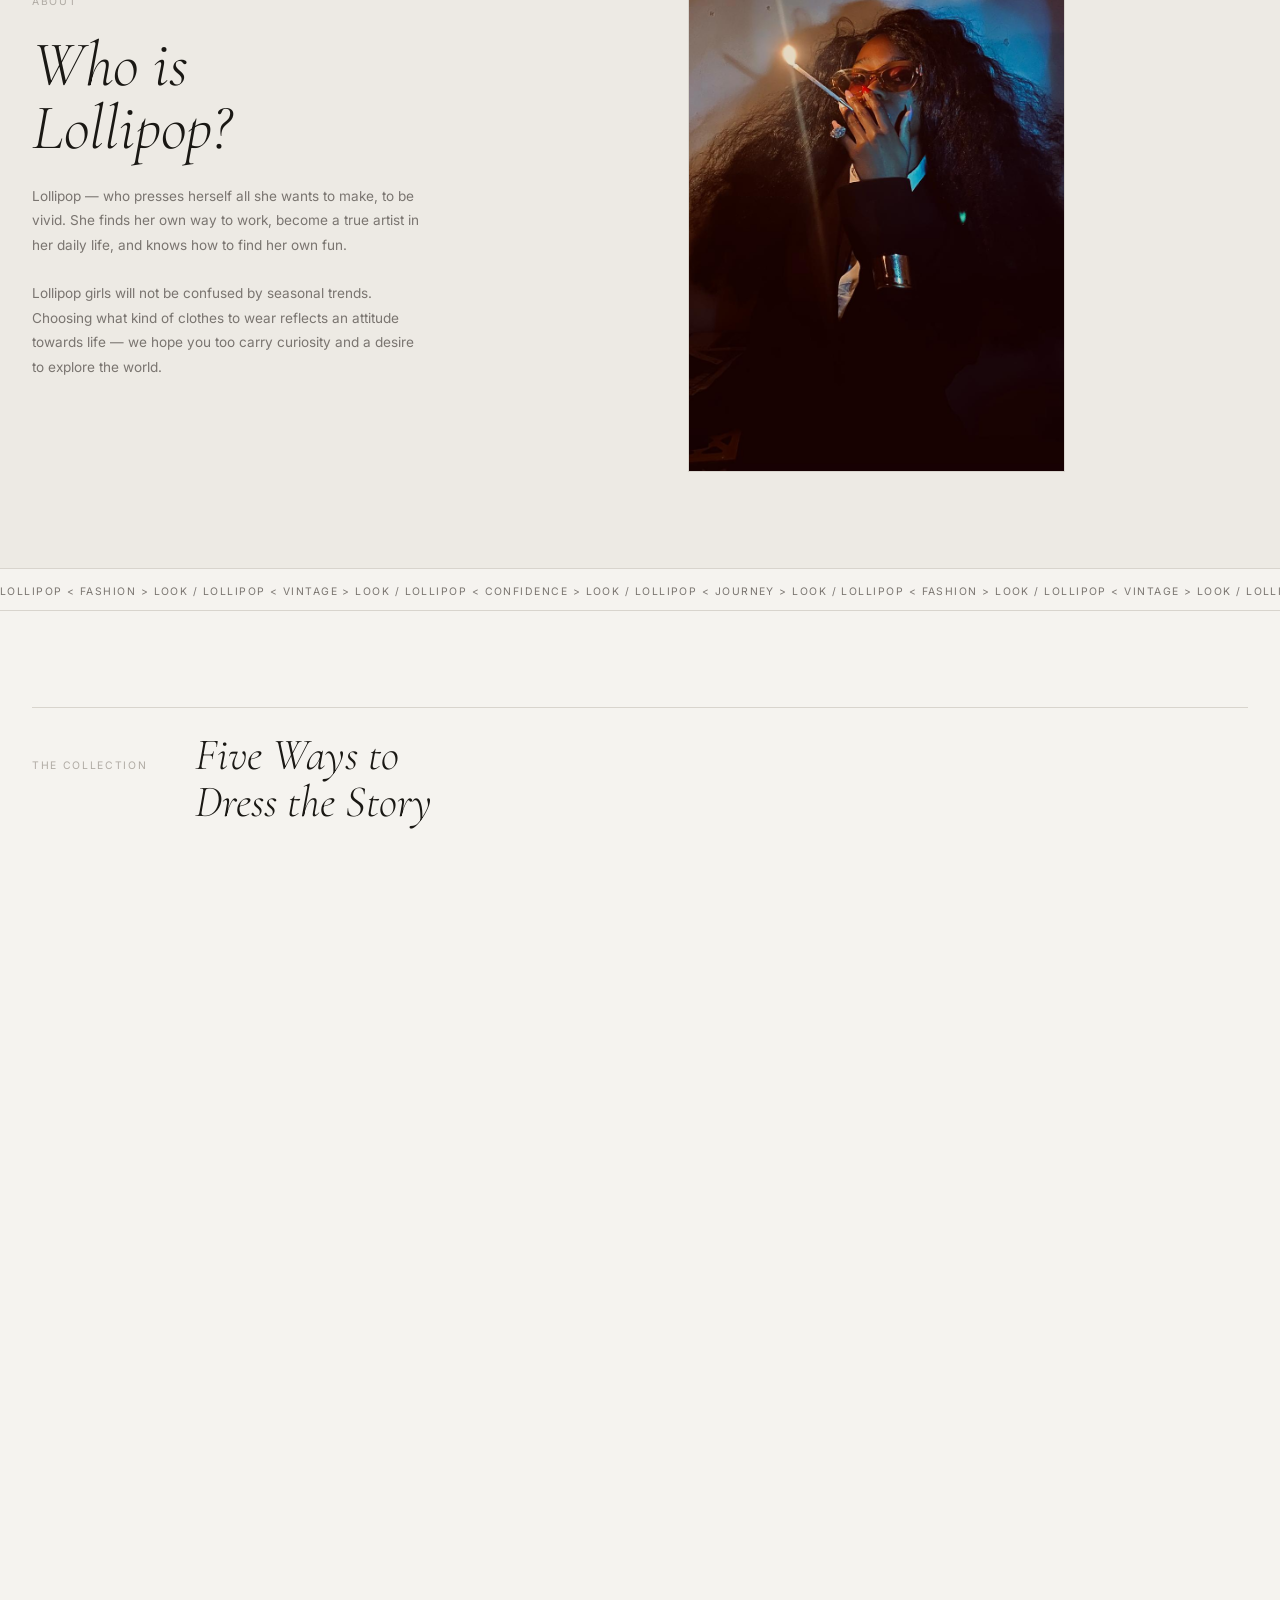
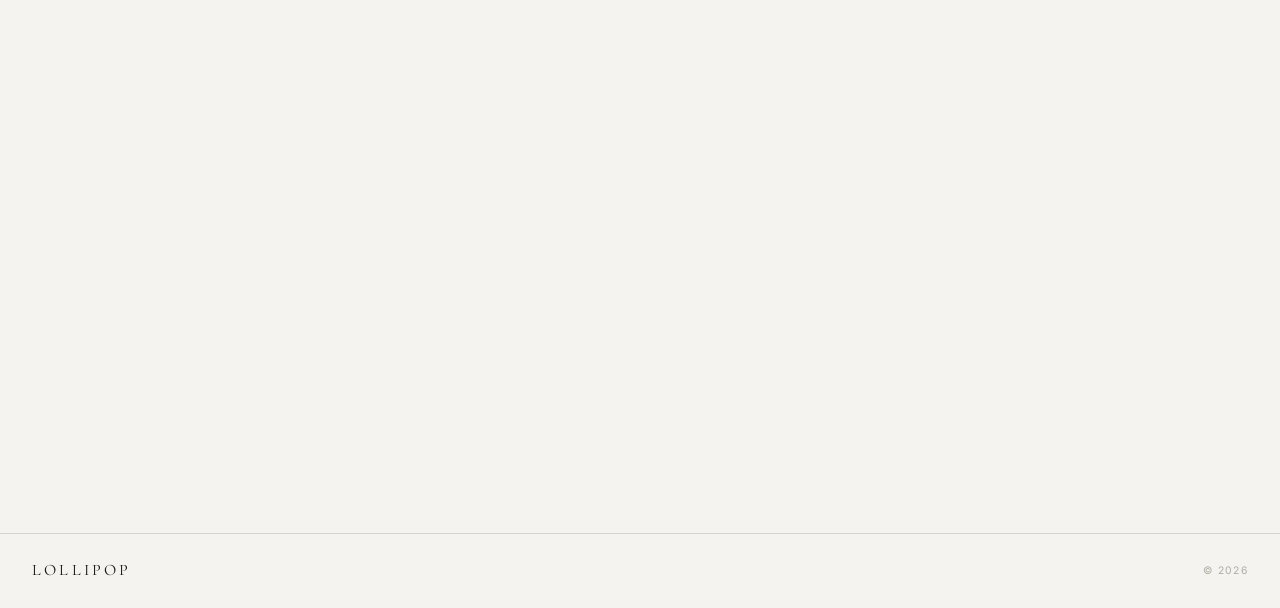
==== commit 14e2a76d: "quote" ====
--- a/index.html
+++ b/index.html
@@ -183,9 +183,8 @@
       <div class="scatter-quote">
         <p>
           "Have I not commanded you? Be strong and courageous. Do not be afraid; do not be discouraged, for the Lord your God will be with you wherever you go."
-          - Joshua 1:9
         </p>
-        <span class="scatter-quote-meta">— 2026 Lollipop's Lookbook</span>
+        <span class="scatter-quote-meta">— Joshua 1:9</span>
       </div>
 
       <article class="look-item look-4" data-num="4">
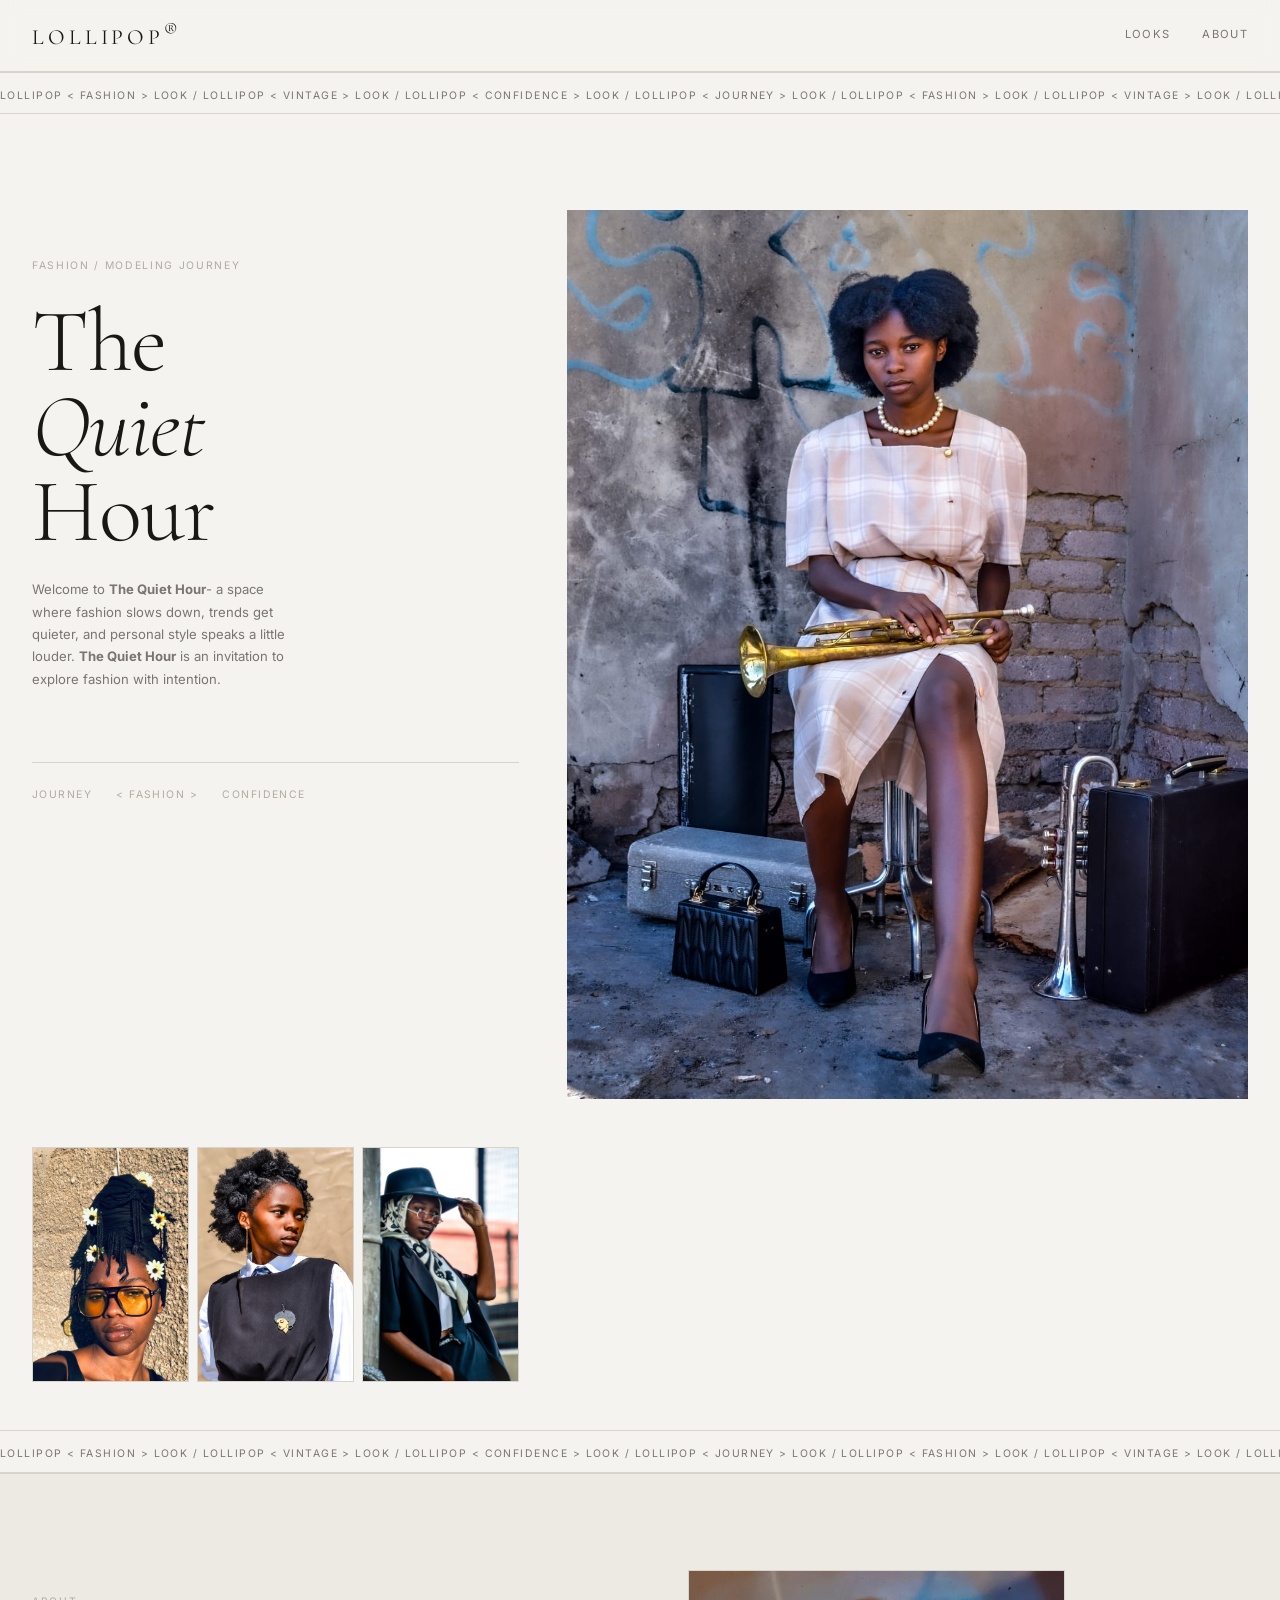
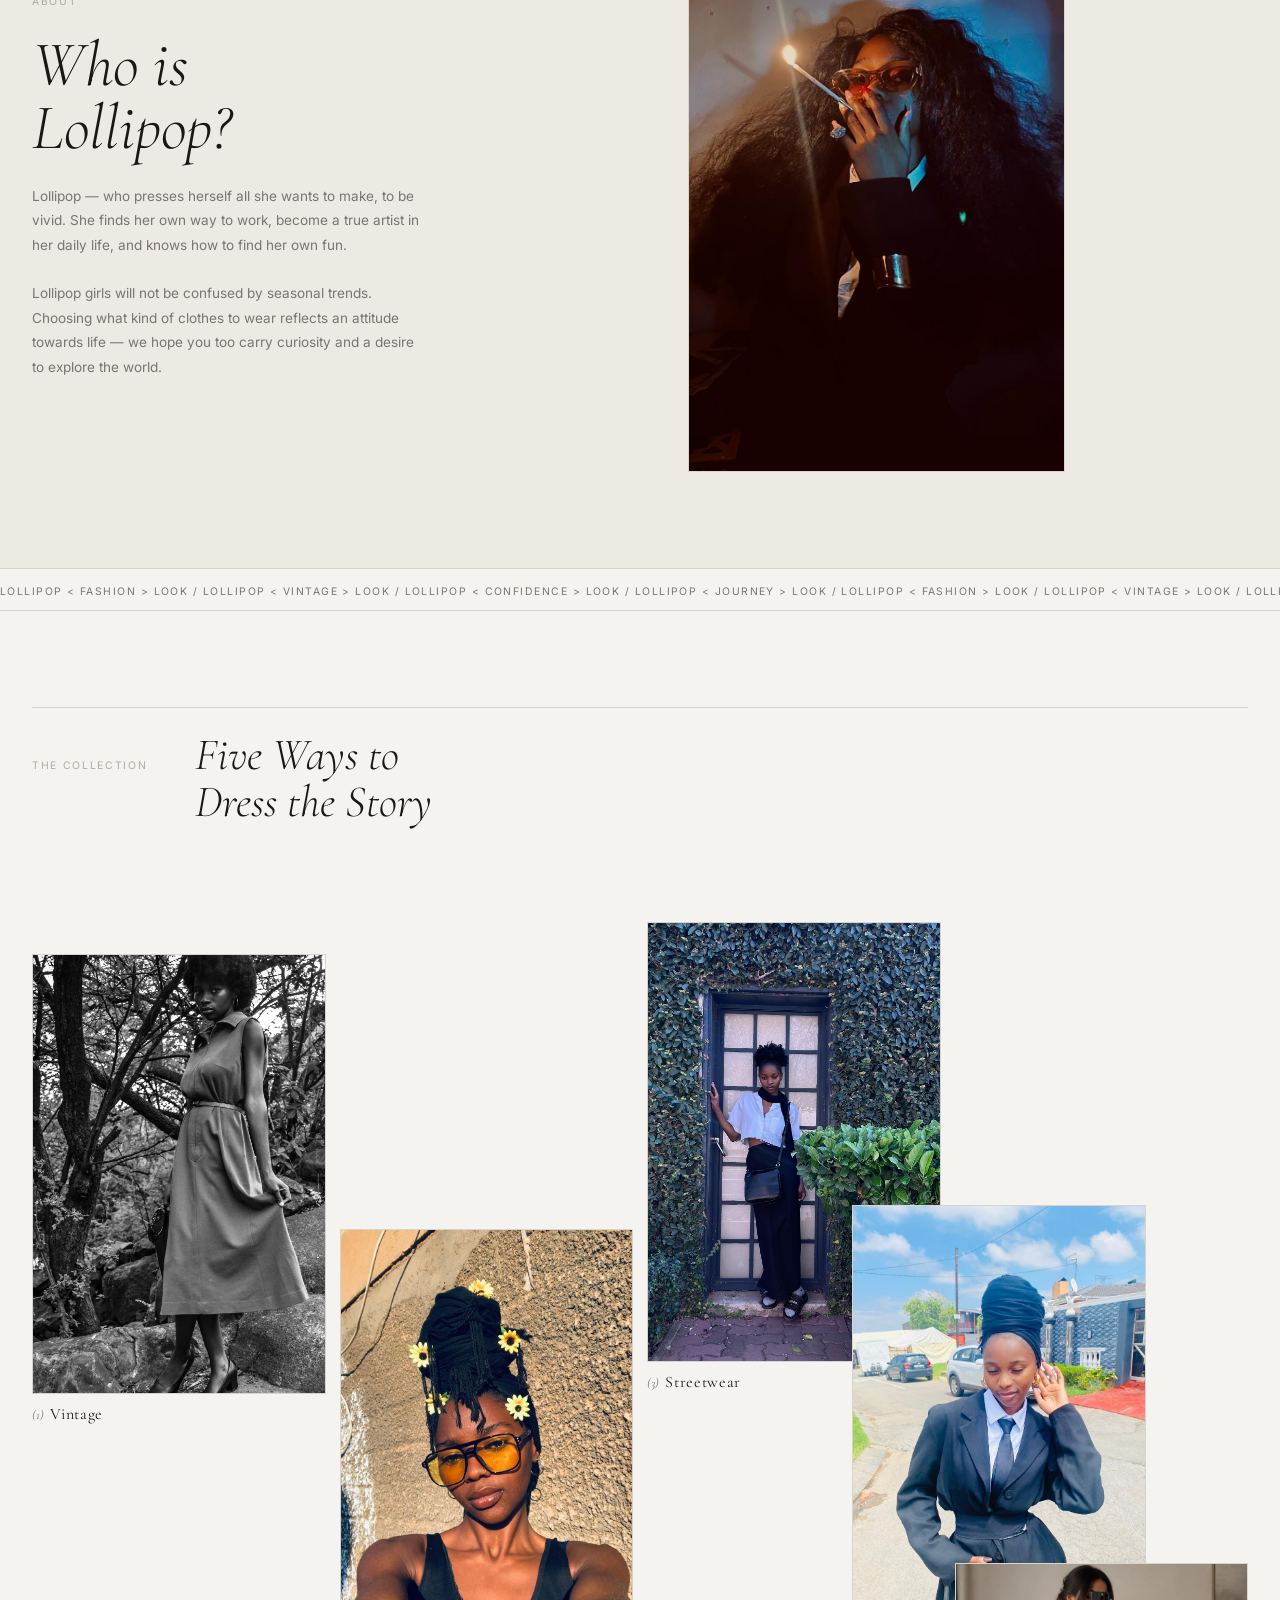
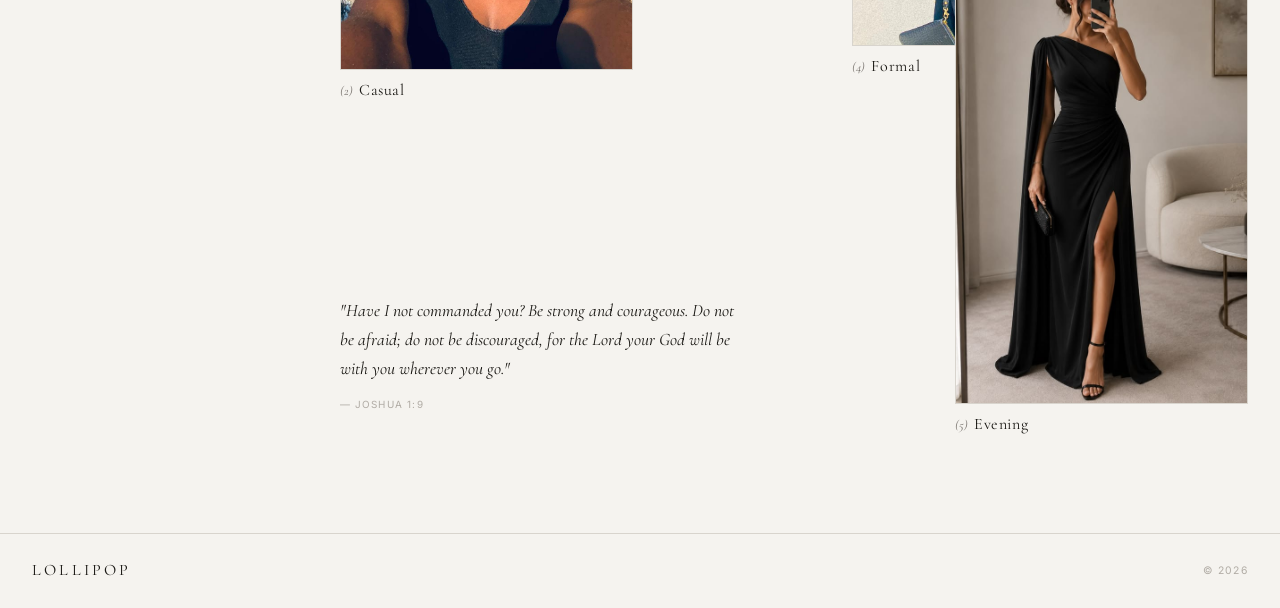
==== commit 45f94d2c: "quote" ====
--- a/index.html
+++ b/index.html
@@ -44,8 +44,7 @@
       <p class="hero-eyebrow">Fashion / Modeling Journey</p>
       <h1 class="hero-title">The<br><em>Quiet</em><br>Hour</h1>
       <p class="hero-copy">
-        Lollipop — who presses herself all she wants to create, to be vivid. 
-        She finds her own way, and she knows how to find her own fun.
+        Welcome to <strong>The Quiet Hour</strong>- a space where fashion slows down, trends get quieter, and personal style speaks a little louder. <strong>The Quiet Hour</strong> is an invitation to explore fashion with intention.
       </p>
       <div class="hero-meta-row">
         <span>JOURNEY</span>
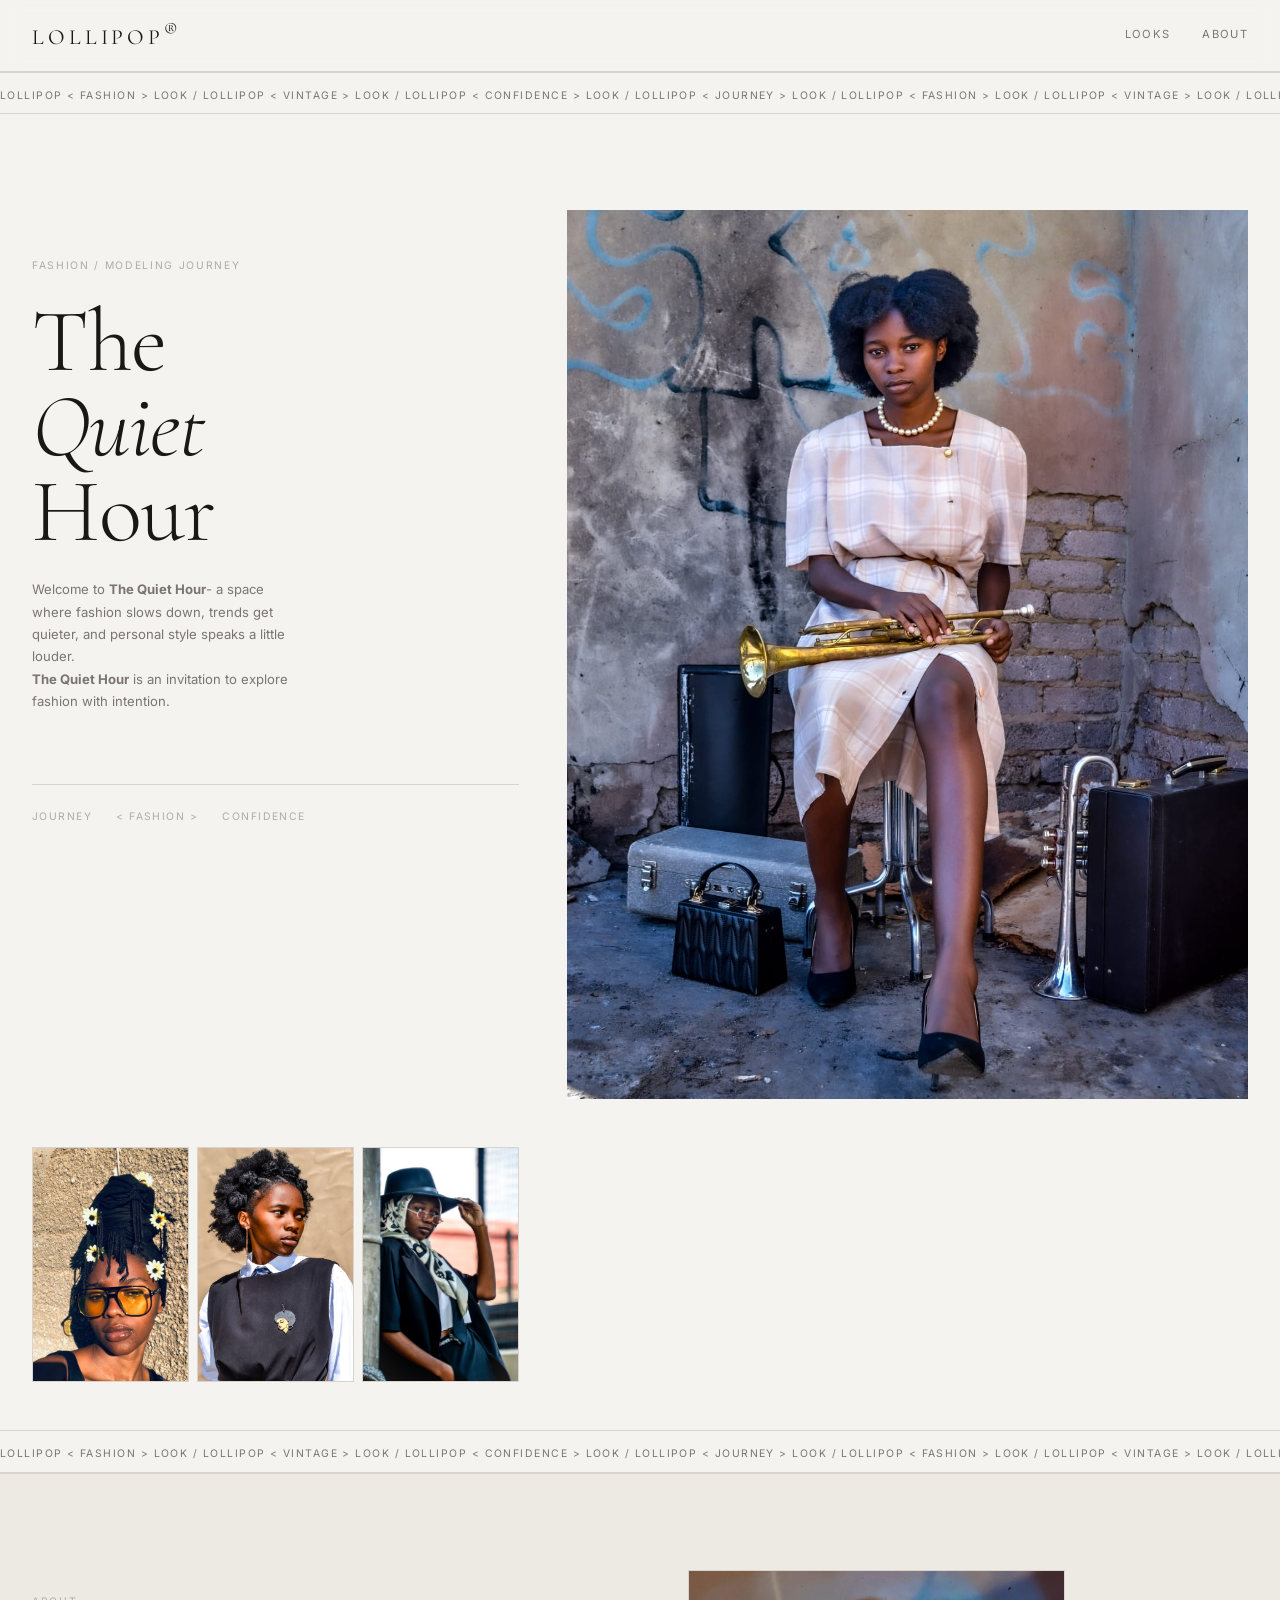
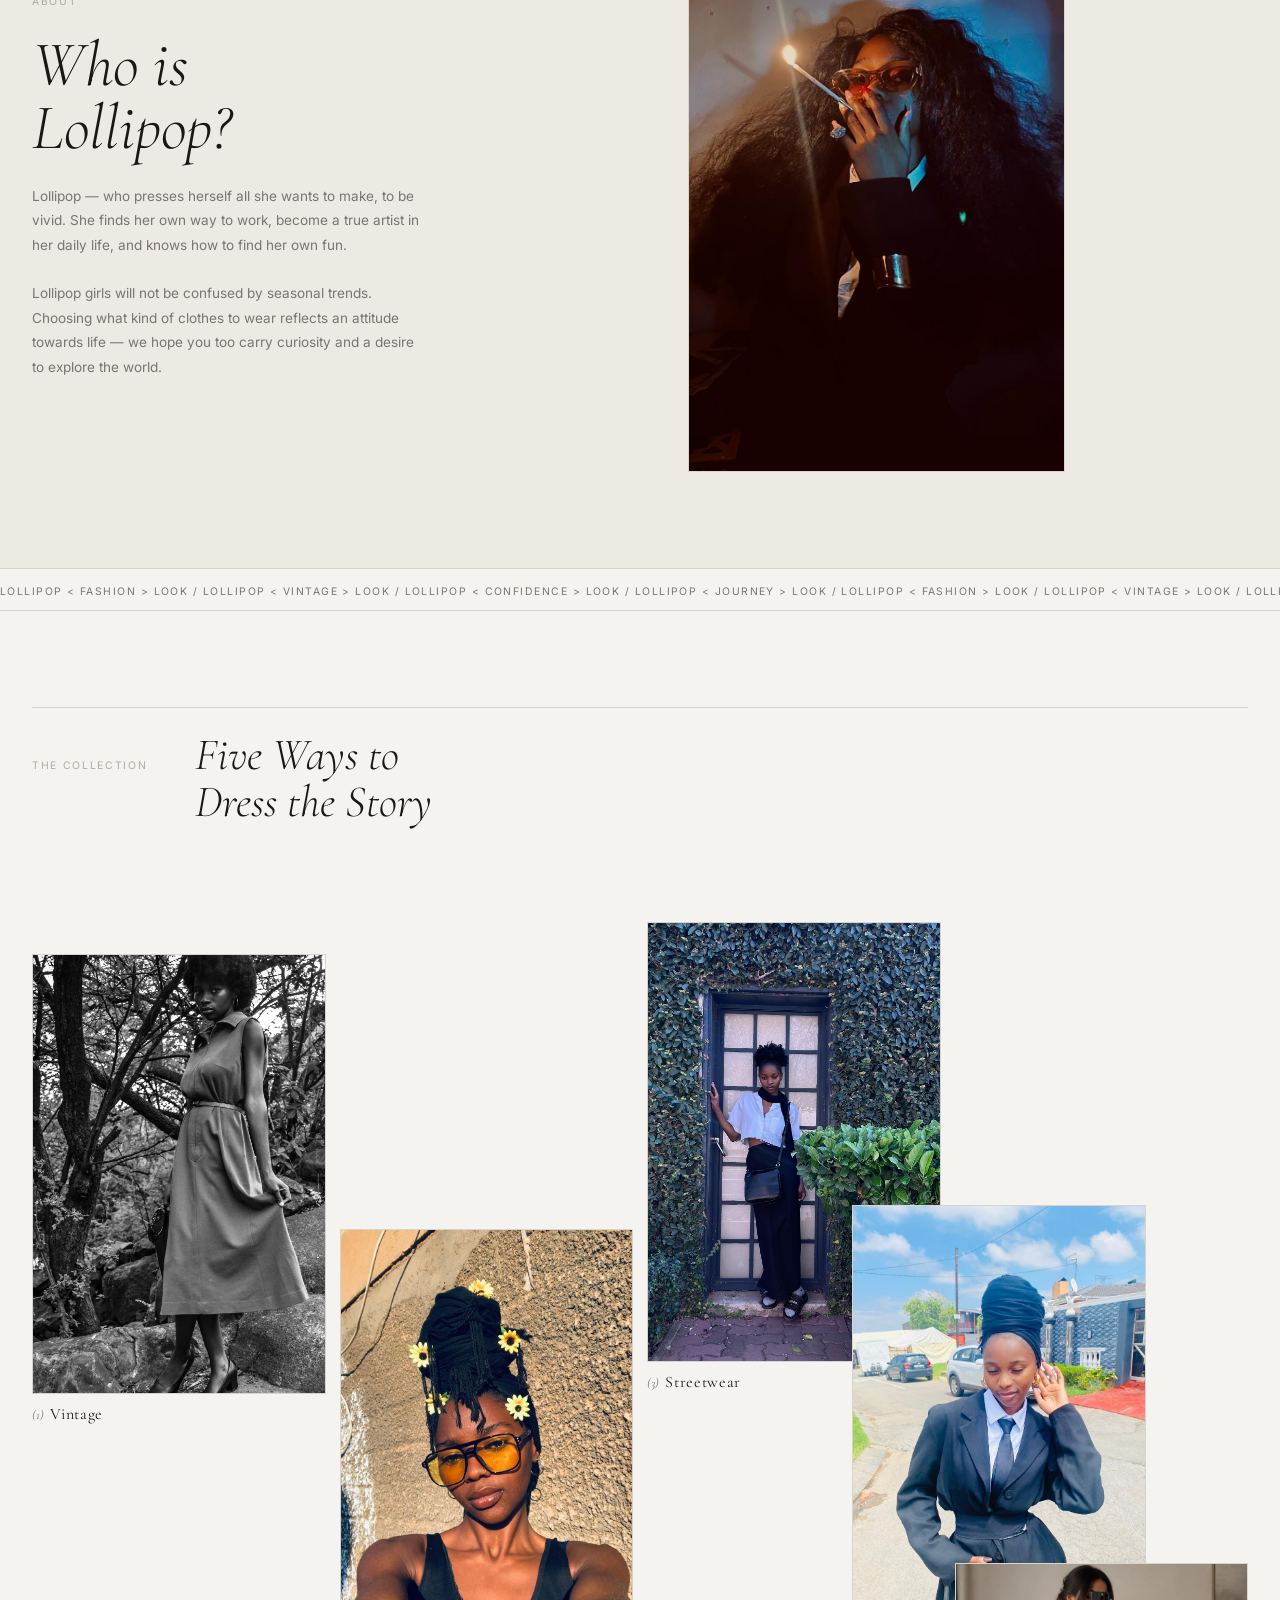
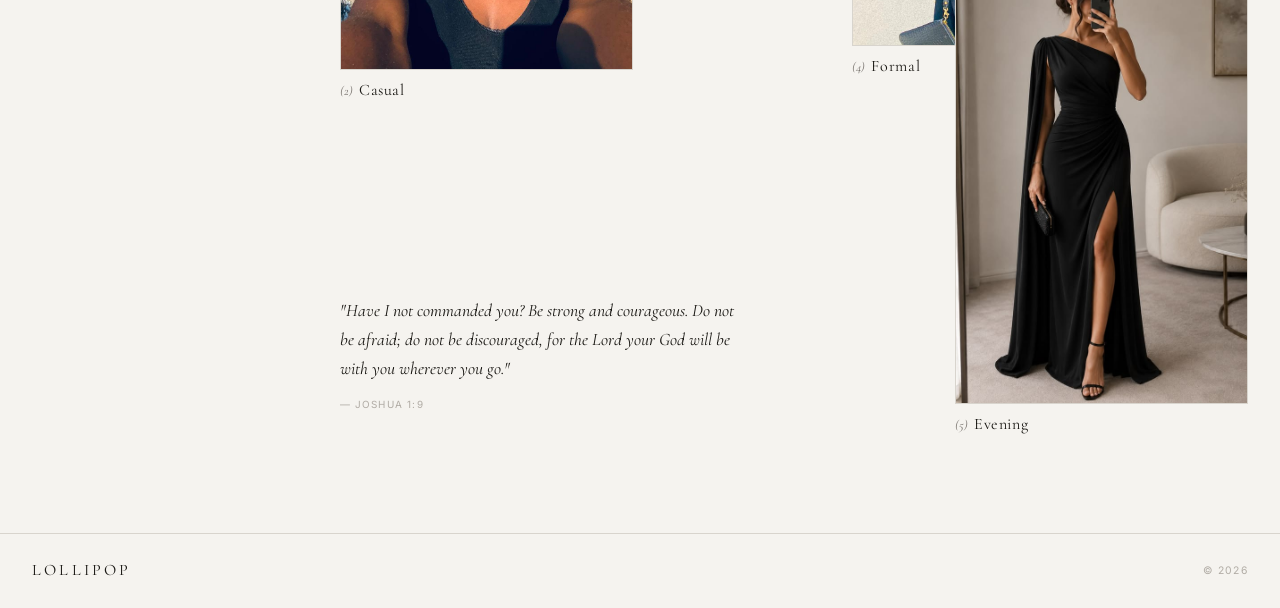
==== commit 7ba4c441: "quote" ====
--- a/index.html
+++ b/index.html
@@ -44,7 +44,9 @@
       <p class="hero-eyebrow">Fashion / Modeling Journey</p>
       <h1 class="hero-title">The<br><em>Quiet</em><br>Hour</h1>
       <p class="hero-copy">
-        Welcome to <strong>The Quiet Hour</strong>- a space where fashion slows down, trends get quieter, and personal style speaks a little louder. <strong>The Quiet Hour</strong> is an invitation to explore fashion with intention.
+        Welcome to <strong>The Quiet Hour</strong>- a space where fashion slows down, trends get quieter, and personal style speaks a little louder. 
+        <br>
+        <strong>The Quiet Hour</strong> is an invitation to explore fashion with intention.
       </p>
       <div class="hero-meta-row">
         <span>JOURNEY</span>
